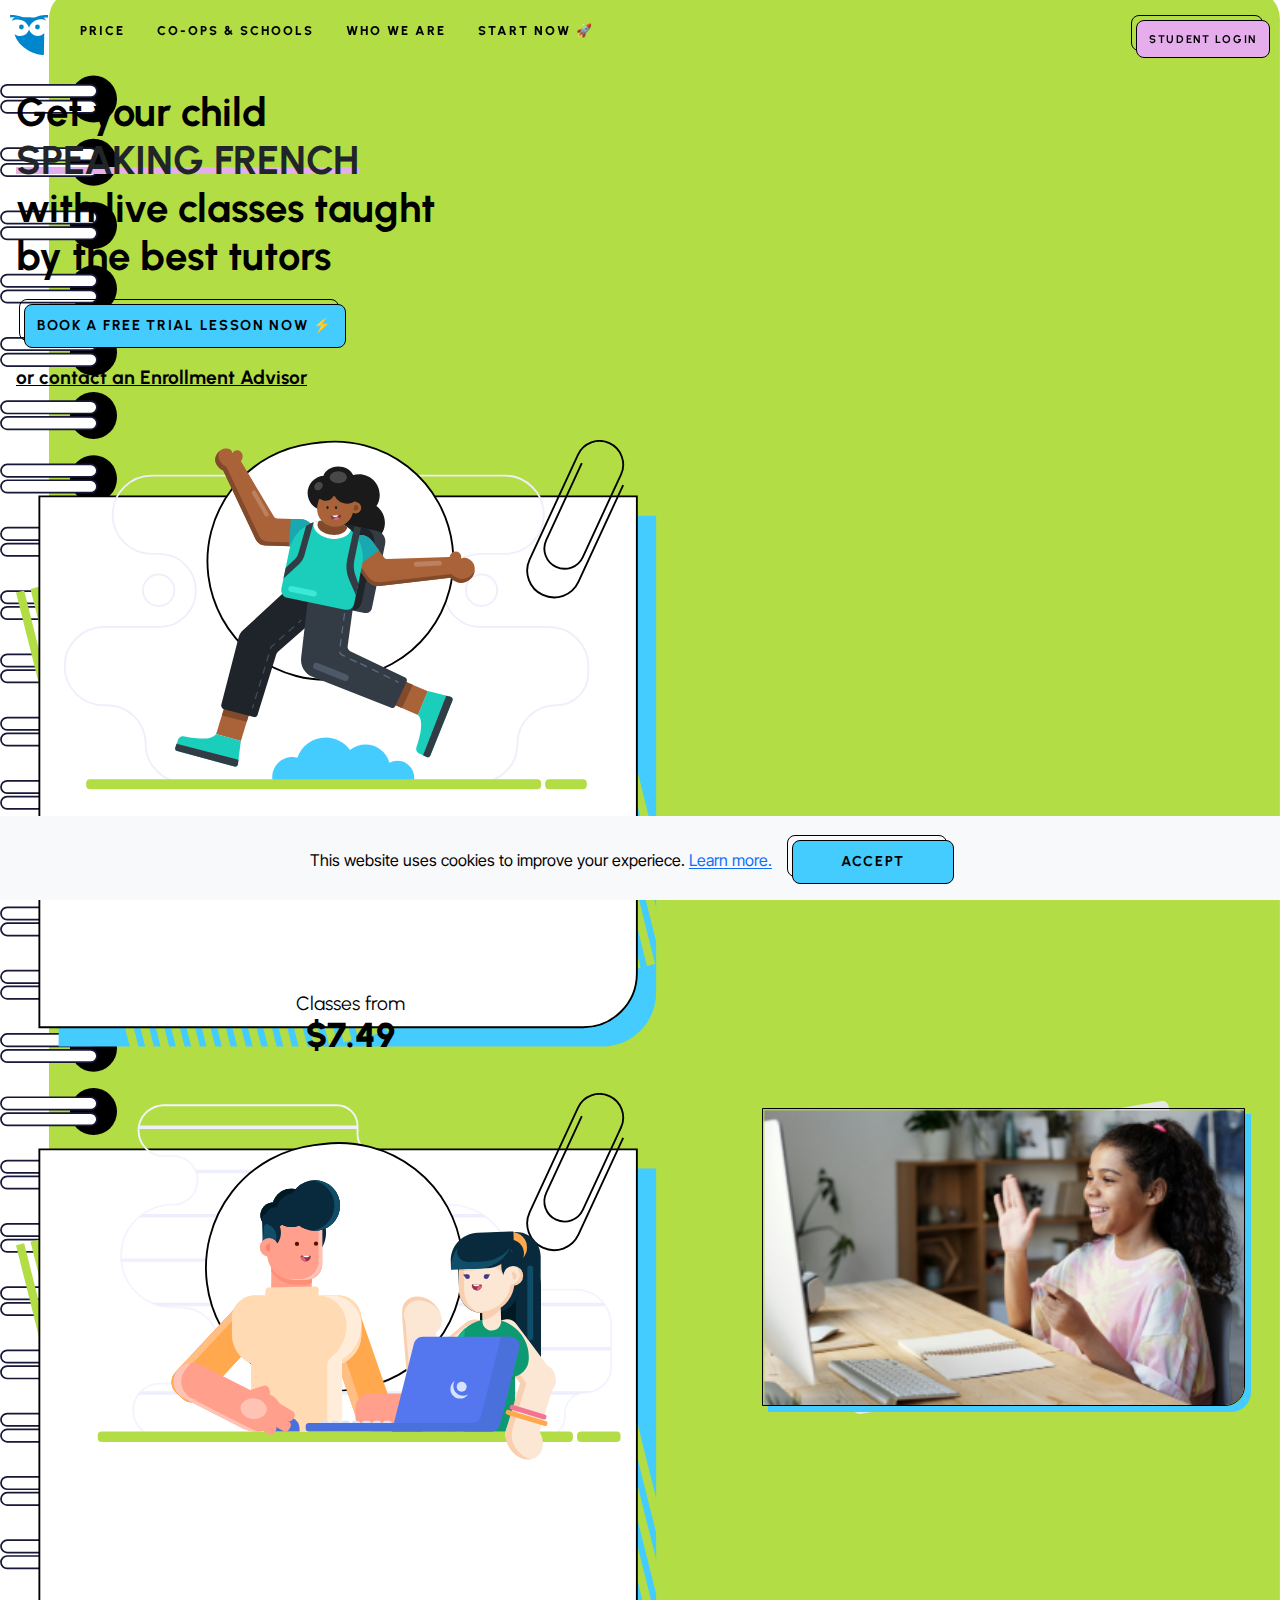
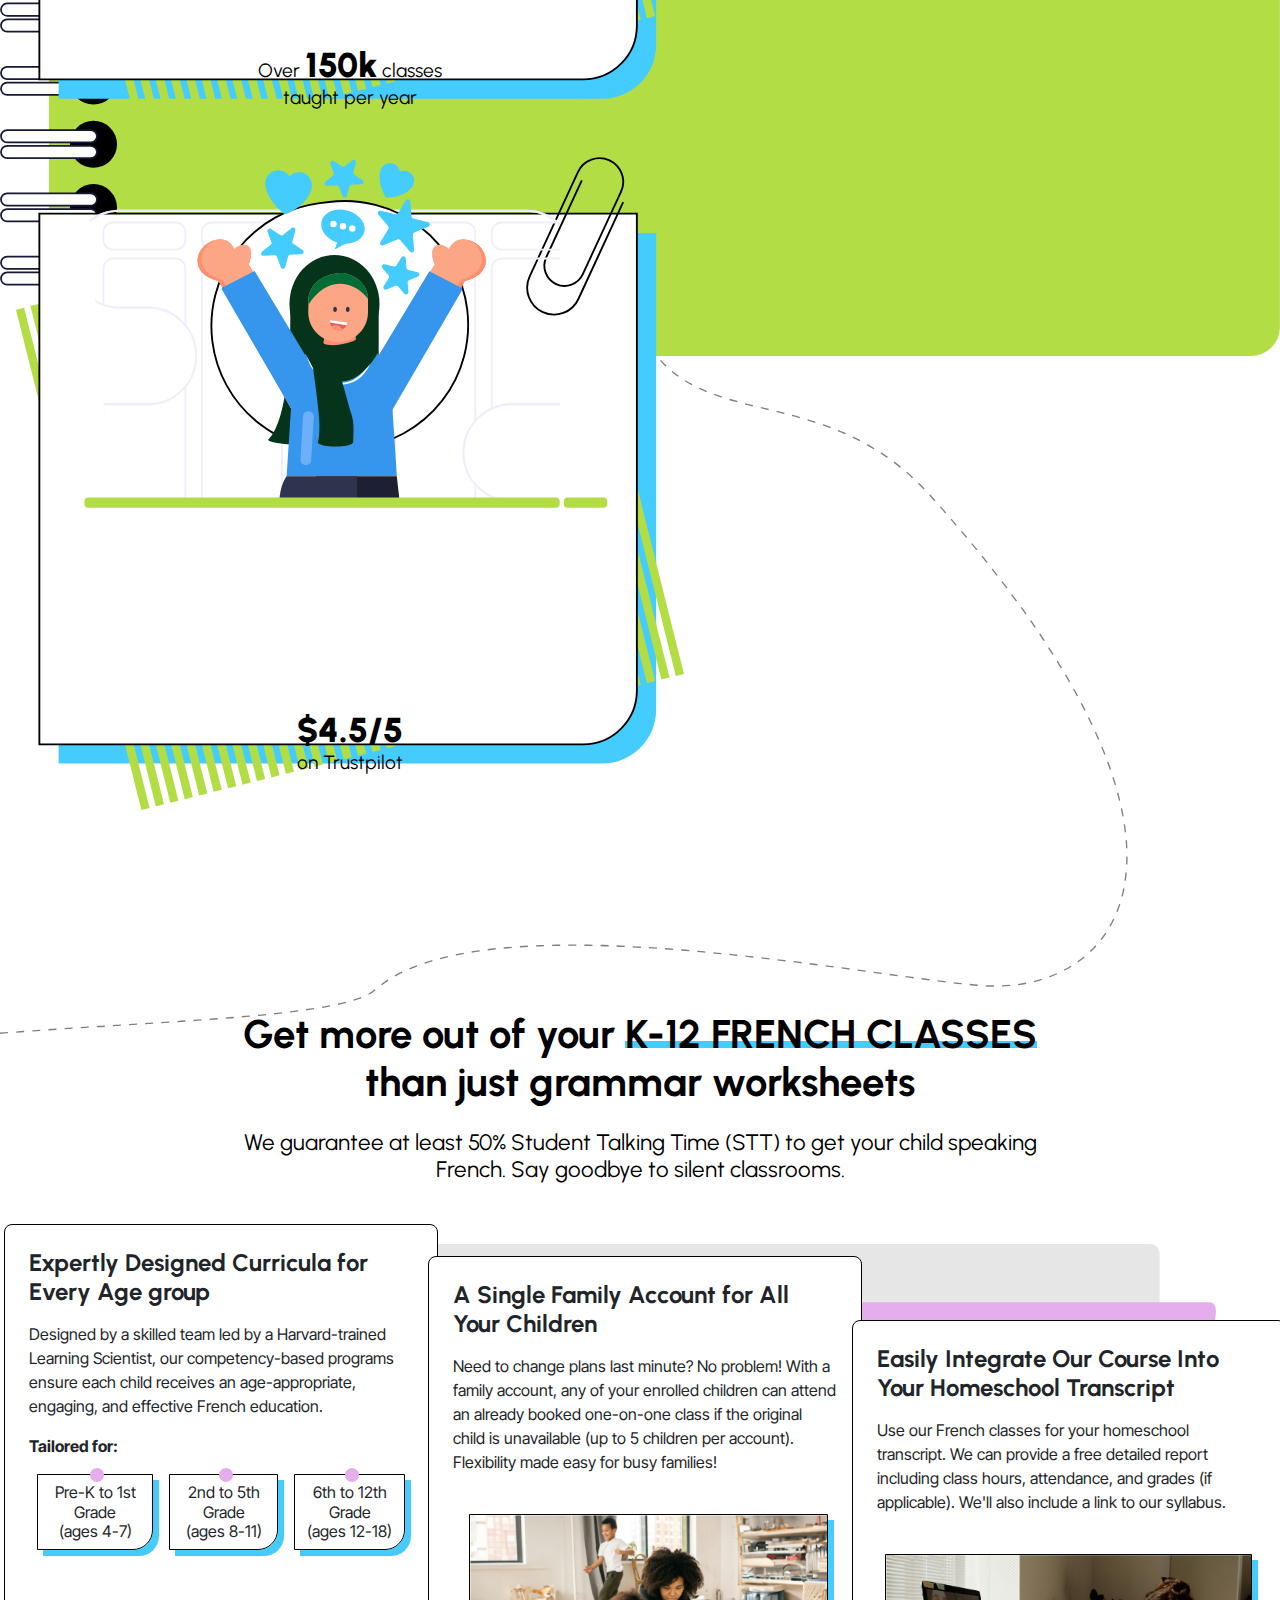
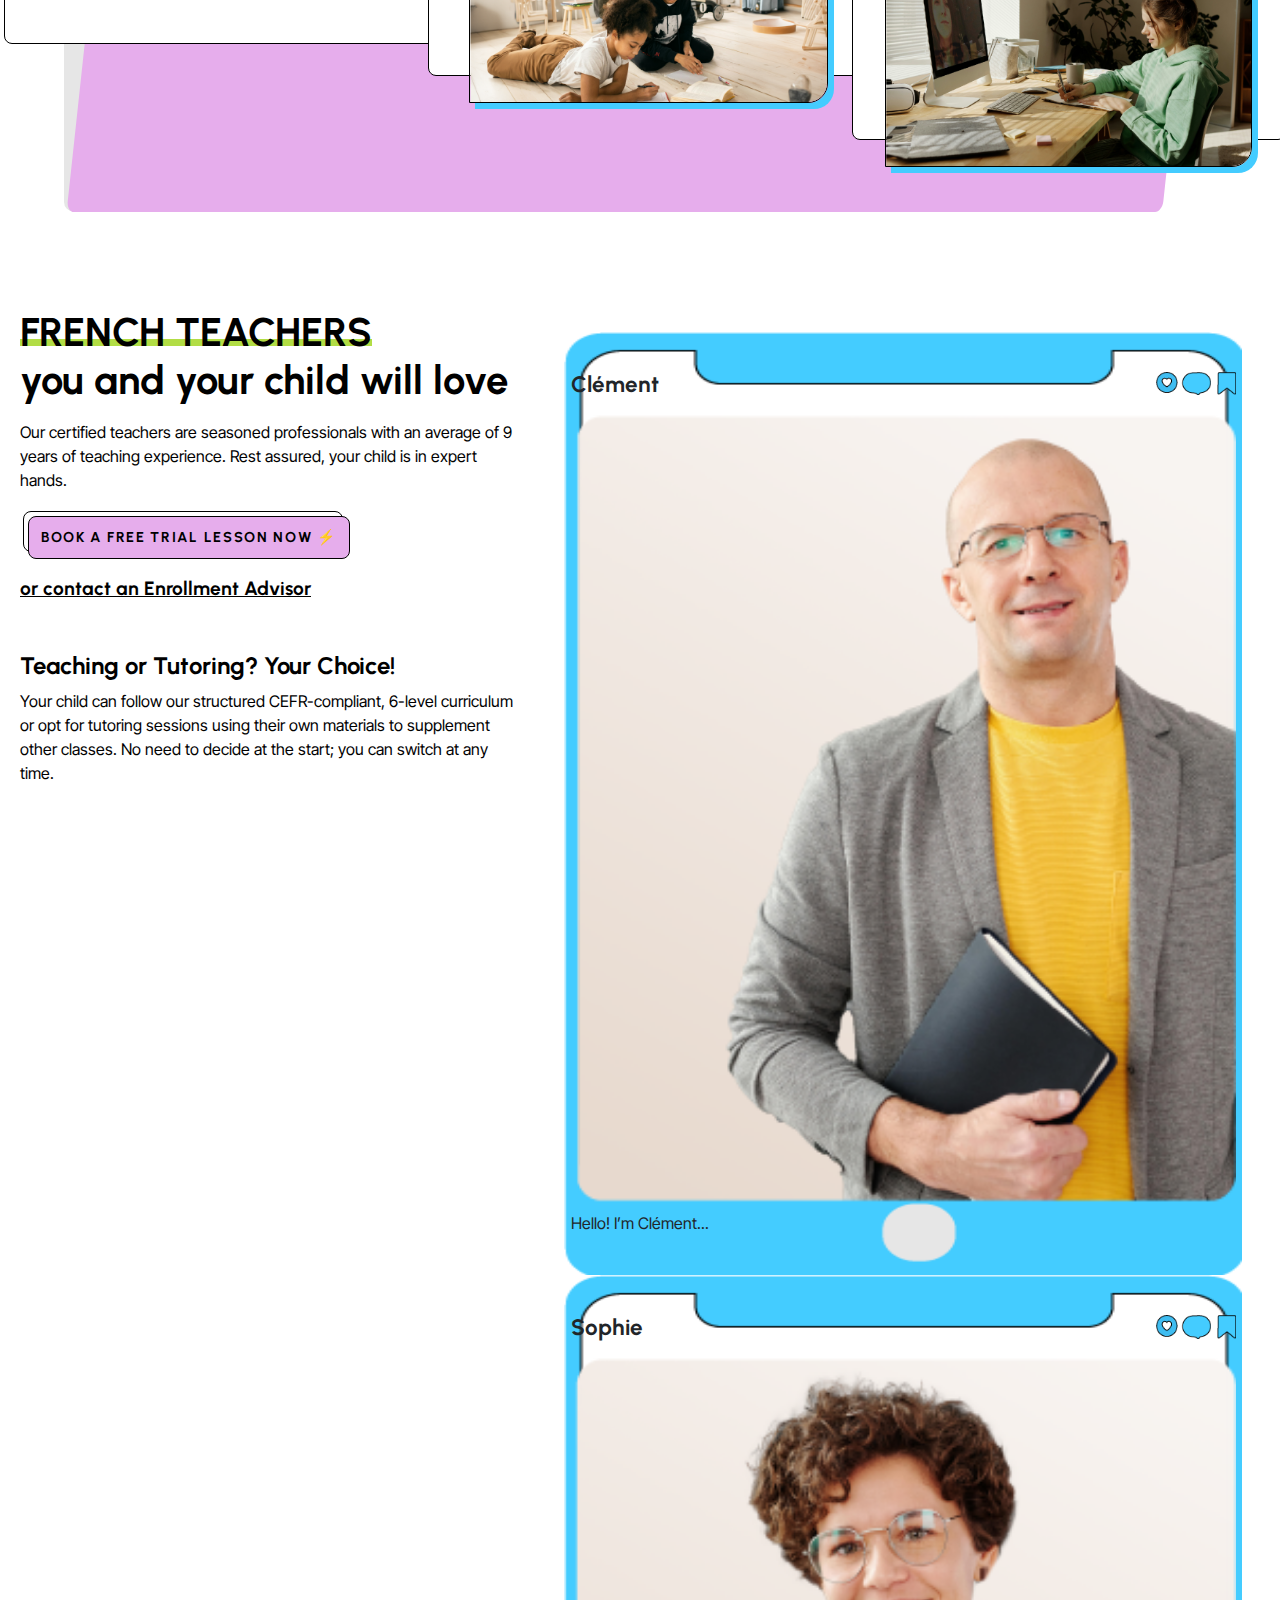
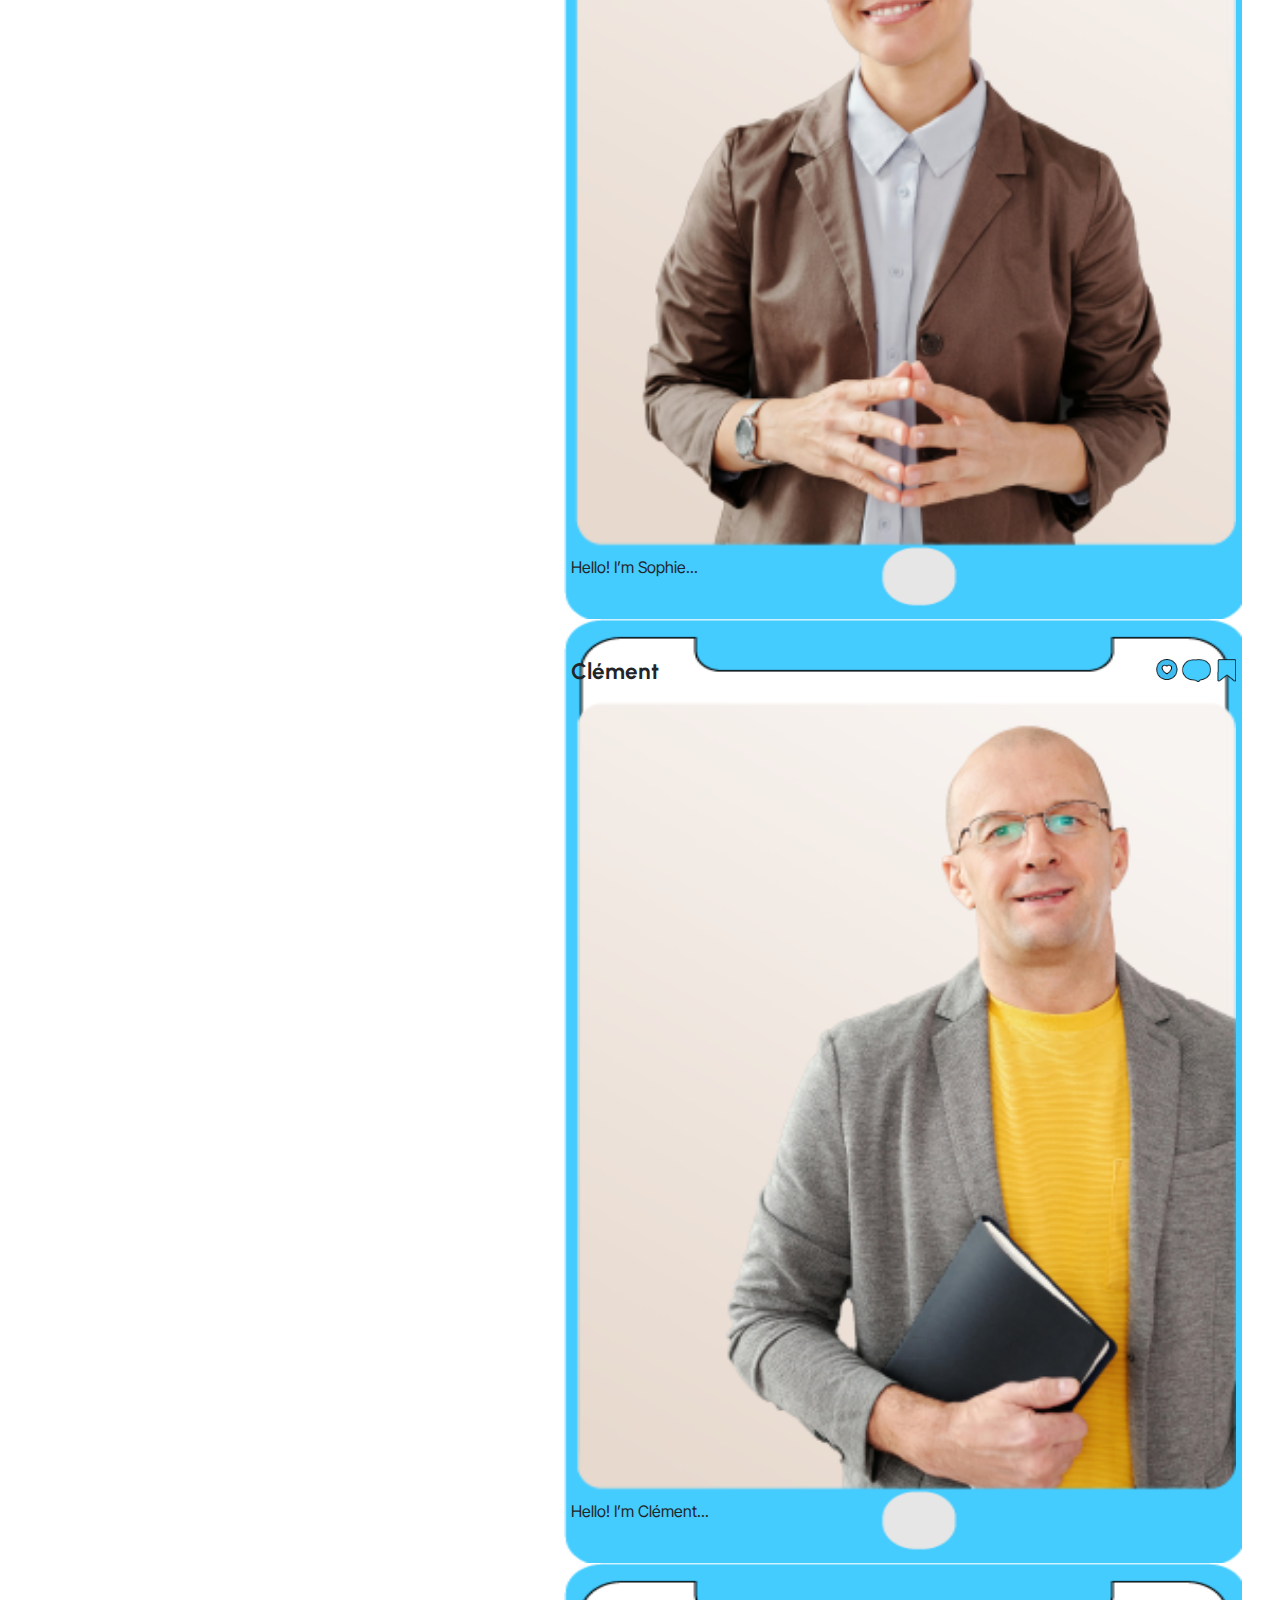
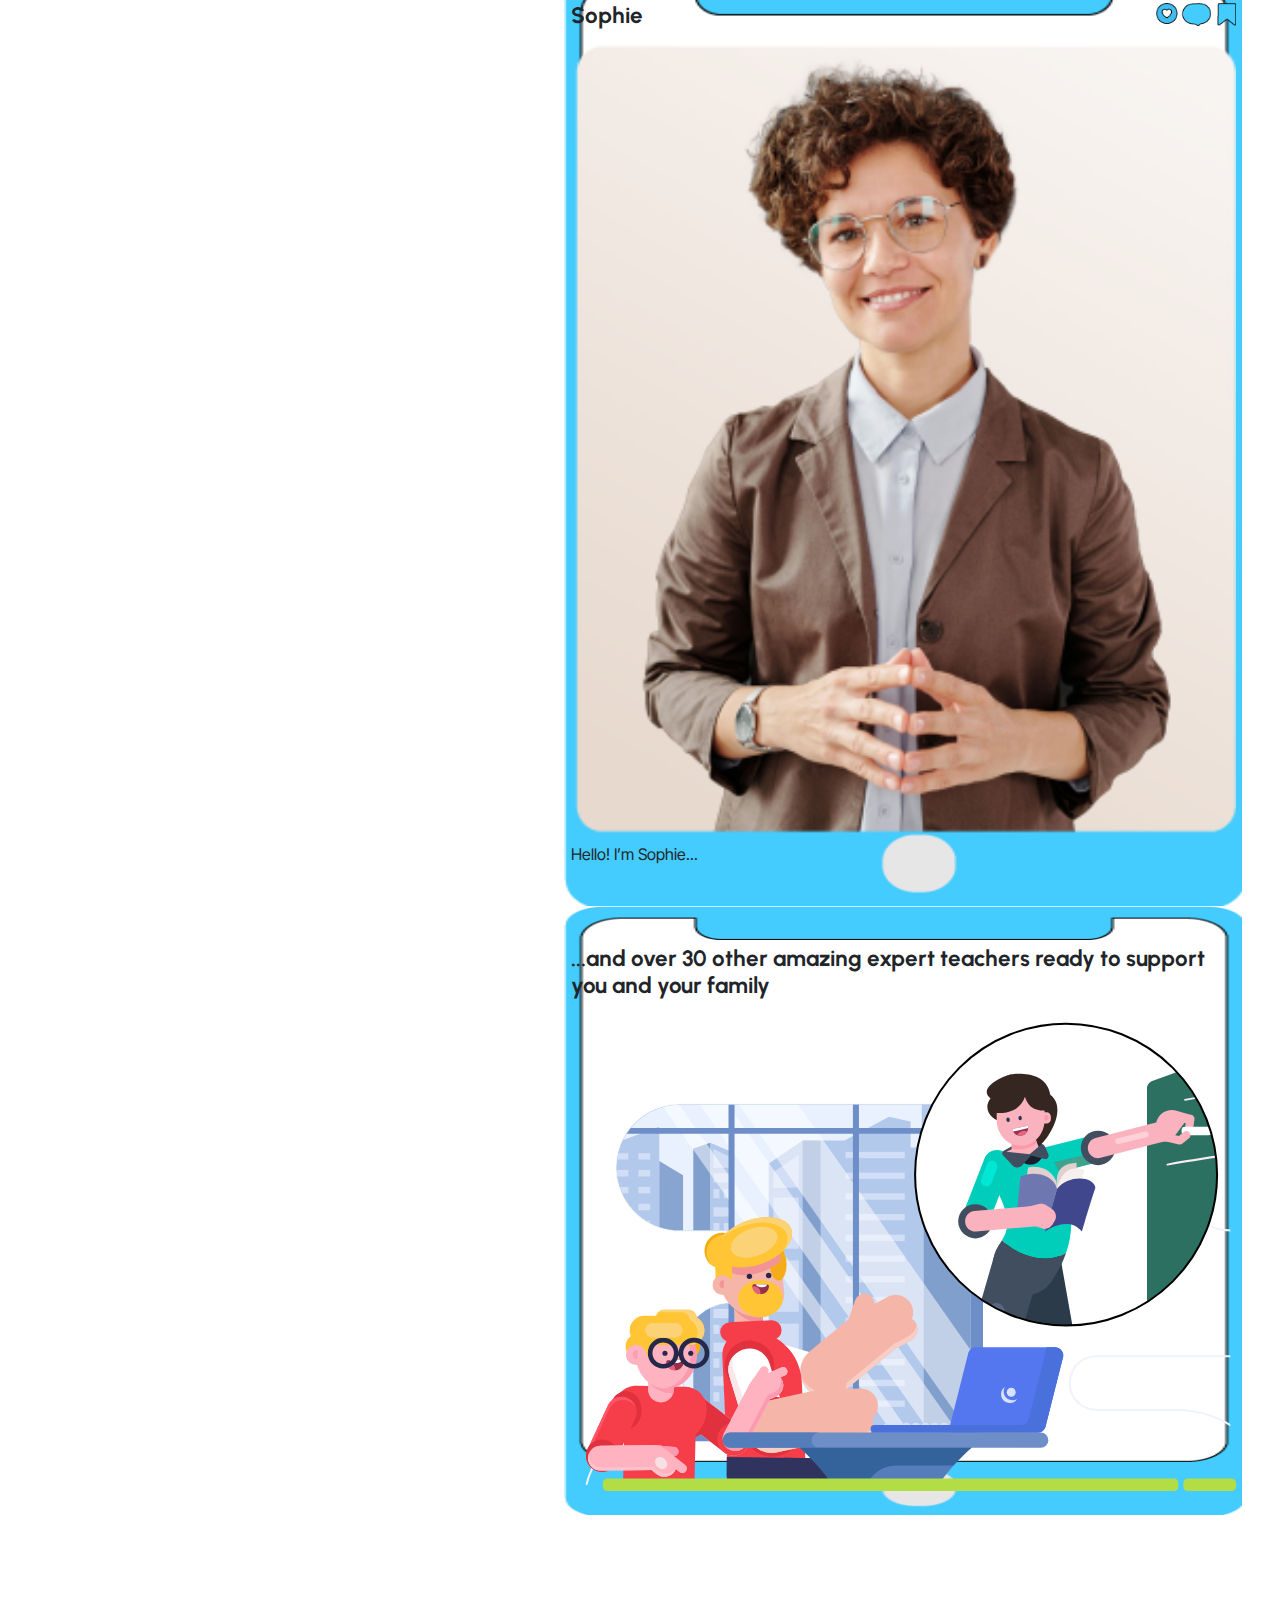
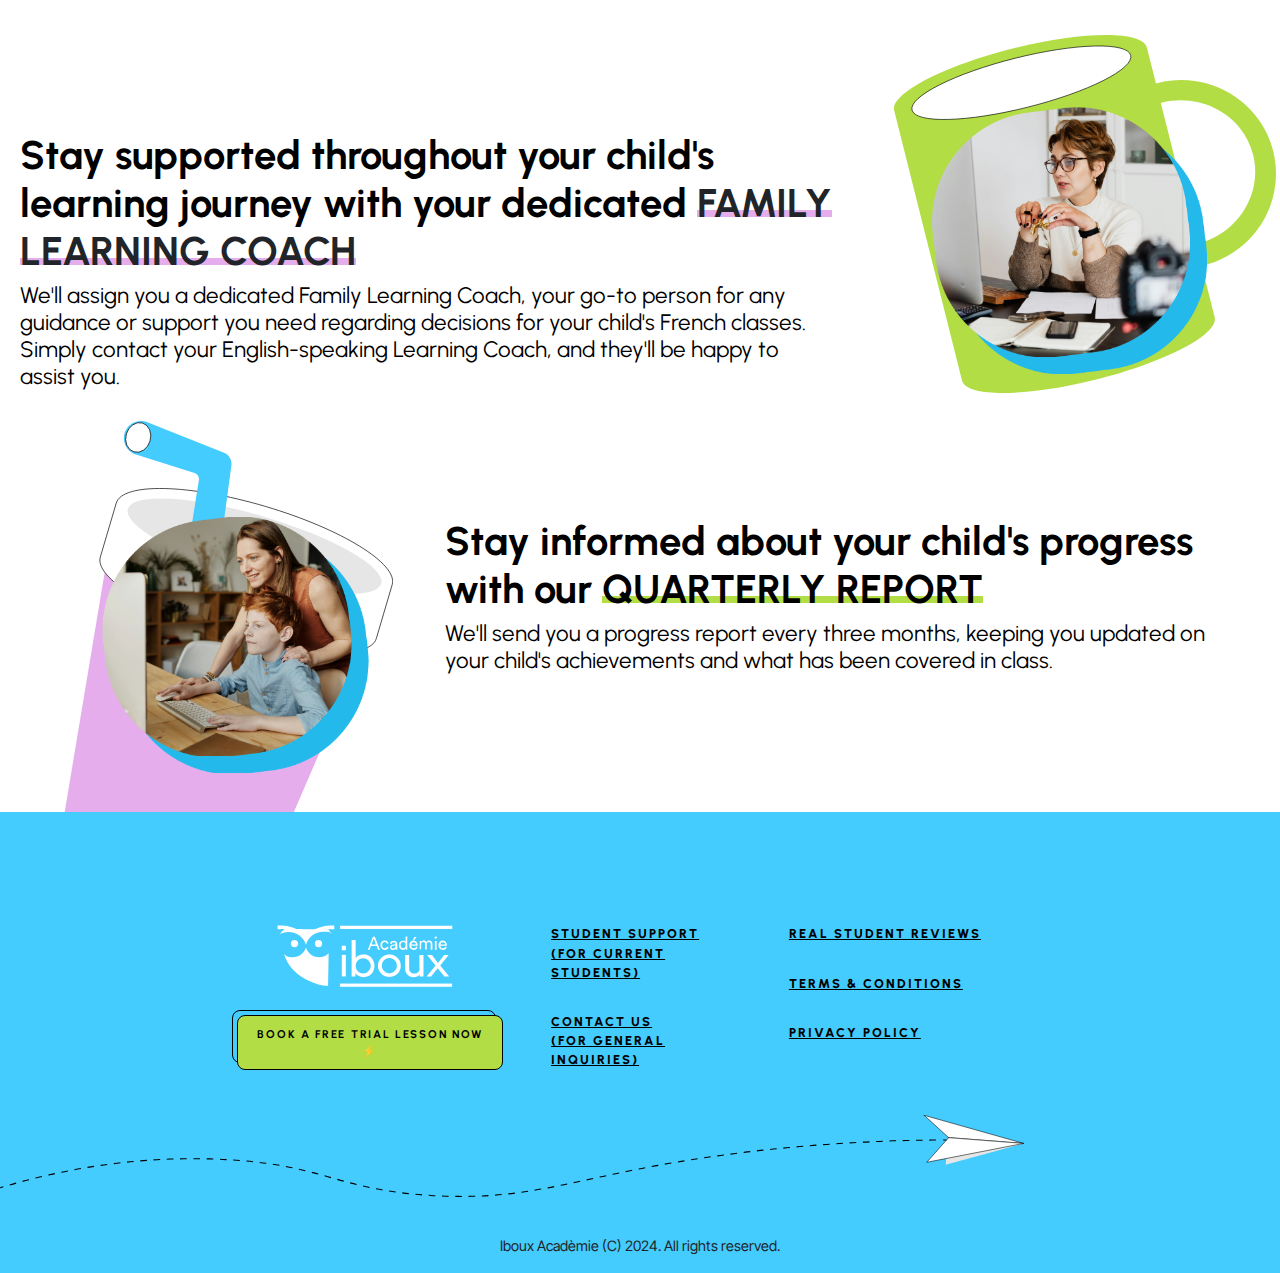
==== index.html @ 30d0fe0b "V 1.0" ====
<!DOCTYPE html>
<html lang="es">
<head>
    <meta charset="UTF-8">
    <meta name="viewport" content="width=device-width, initial-scale=1.0">
    <title>Iboux</title>
    <link rel="icon" href="imagenes/favicon.png" type="image/png">
    <link rel="stylesheet" href="css/bootstrap.min.css">
    <link rel="stylesheet" href="css/bootstrap-icons.min.css">
    <link rel="stylesheet" type="text/css" href="slick/slick.css"/>
    <link rel="stylesheet" href="css/style.css">
    <link rel="preconnect" href="https://fonts.googleapis.com">
    <link rel="preconnect" href="https://fonts.gstatic.com" crossorigin>
    <link href="https://fonts.googleapis.com/css2?family=Inter+Tight:ital,wght@0,400..700;1,400..700&family=Urbanist:ital,wght@0,400..900;1,400..900&display=swap" rel="stylesheet">
</head>
<body class="body-bg-1"> 
    <nav id="navbar" class="navbar navbar-expand-lg navbar-light fixed-top">
        <div class="container-xxl">
          <a class="navbar-brand" href="index.html"><img src="imagenes/logo.svg" height="40px" width="auto" alt=""></a>
          <button class="navbar-toggler x-btn" type="button" data-bs-toggle="collapse" data-bs-target="#navbarSupportedContent" aria-controls="navbarSupportedContent" aria-expanded="false" aria-label="Toggle navigation">
            <span class="navbar-toggler-icon"></span>
            <span class="btn-close p-2 d-none" style="font-size:1.6em"></span>
          </button>
          <div class="collapse navbar-collapse text-center text-md-start" id="navbarSupportedContent">
            <ul class="navbar-nav me-auto mb-2 mb-md-2">
              <li class="nav-item px-2 px-md-2">
                <a class="nav-link" aria-current="page" href="price.html">Price</a>
              </li>
              <li class="nav-item px-2 px-md-2">
                <a class="nav-link" href="co-ops_&_schools.html">Co-Ops & Schools</a>
              </li>
              <li class="nav-item px-2 px-md-2">
                <a class="nav-link " href="who-we-are.html">Who We Are</a>
              </li>
              <li class="nav-item px-2 px-md-2">
                <a class="nav-link " href="start-now.html">Start Now <span class="emoji">&#128640;</span></a>
              </li>
            </ul>
            <div class="d-block mx-auto mx-md-0 ">
              <div class="ps-2 ps-md-2 pt-2 pt-md-2 btn-borde text-center text-md-start">
                <a class="btn btn-outline-success btn-new btn-nav fondo-rosa" href="sign-up.html" >STUDENT LOGIN</a>
              </div>
            </div>
          </div>
        </div>
    </nav>

    <div id="seccion-1" class="container-fluid">
      <div class="row">
        <div class="col-12">
          <div class="container-xxl p-3 cuaderno">
            <div class="row py-3 py-md-4 pb-0">
                <div class="col-12 col-md-7 py-4 py-md-5 pb-0 order-md-first order-last text-md-start text-center">
                    <h1>Get your child<br>
                      <span class="mark">SPEAKING FRENCH</span><br>
                      with live classes taught<br>
                      by the best tutors</h1>
                    <div class="ps-2 ps-md-2 pt-2 pt-md-2 pb-0 my-3 my-md-3">
                      <button type="button" class="btn btn-lg btn-new">Book a free trial lesson now <span class="emoji">&#9889;</span></button><br>
                    </div>
                    <a class="destacado" href="#">or contact an Enrollment Advisor</a>
                      <div class="row mt-5 mt-md-5 pb-0 features">
                        <div class="carousel-features p-0 pb-3">
                          <div>
                            <img src="imagenes/img-sec-1.svg" height="auto" width="100%">
                            <p>
                              Classes from<br>
                              <span>$7.49</span>
                            </p>
                          </div>
                          <div>
                            <img src="imagenes/img-sec-2.svg" height="auto" width="100%">
                            <p>
                              Over <span>150k</span>
                              classes <br>taught per year</p>
                          </div>
                          <div>
                            <img src="imagenes/img-sec-3.svg" height="auto" width="100%">
                            <p>
                              <span>$4.5/5</span><br>
                              on Trustpilot
                            </p>
                          </div>
                        </div>
                      </div>
                </div>
                <div class="col-12 col-md-5 p-md-5 p-4 px-2 px-md-3 fondo-img d-flex order-md-last order-first">
                    <img class="img-1 d-block border-estandar ms-3 ms-md-0" src="imagenes/imagen-1.png" width="97%" height="auto" style="margin: auto 0px">
                </div>
            </div>
          </div>
          
        </div>
      </div>
    </div>
    <div id="seccion-2" class="container-xxl p-3 py-2 py-md-5 recuadro">
      <div class="row pt-2 pt-md-5">
        <div class="col-12 text-center">
          <h2>Get more out of your <span class="mark-2">K-12 FRENCH CLASSES</span>
            than just grammar worksheets</h2>
          <br>
          <h4 class="mb-md-3">We guarantee at least 50% Student Talking Time (STT) to get your child speaking French.
            Say goodbye to silent classrooms.
          </h4>
        </div>
      </div>
      <div class="row py-4 py-md-4 ">
        <div class="col-12 col-md-4 px-0 px-md-0">
          <div class="card border-cuadro mt-0">
            <div class="card-body p-4 p-md-4 text-left">
              <div class="card-title">
                <h3>
                  Expertly Designed Curricula for Every Age group
                </h3>
              </div>
              <div class="card-text">
                <p class="mt-3 mt-md-3">
                  Designed by a skilled team led by a Harvard-trained Learning Scientist, our competency-based programs ensure each child receives an age-appropriate, engaging, and effective French education.
                </p>
                <p class="d-md-block d-none"><strong>Tailored for:</strong></p>
                <div class="d-md-none d-block">
                  <div class="mx-3 mt-5 d-block p-3 border-estandar fondo-blanco urbanist">
                    <p class="text-center pb-0 p-2 fs-3 mb-0"><b>Tailored for:</b></span></p>
                    <ul class="fs-5 p-2 mb-0 lista-punto">
                      <li>Pre-K to 1st grade (ages 4-7)</li>
                      <li>2nd to 5th grade (ages 8-11)</li>
                      <li>6th to 12th grade (ages 12-18)</li>
                    </ul>
                  </div>
                </div>
                <div class="d-none d-md-flex flex-nowarp justify-content-around ">
                  <div class="p-2 mx-2 mx-md-2 text-center flex-fill border-estandar punto">
                    <p>Pre-K to 1st Grade<br>(ages 4-7)</p>
                  </div>
                  <div class="p-2 mx-2 mx-md-2 text-center flex-fill border-estandar punto">
                    <p>2nd to 5th Grade<br>(ages 8-11)</p>
                  </div>
                  <div class="p-2 mx-2 mx-md-2 text-center flex-fill border-estandar punto">
                    <p>6th to 12th Grade<br>(ages 12-18)</p>
                  </div>
                </div>
              </div>
            </div>
          </div>
        </div>
        <div class="col-12 col-md-4 pt-3 pt-md-3 px-0 px-md-0">
          <div class="card border-cuadro mt-3 mt-md-3">
            <div class="card-body p-4 p-md-4 text-left">
              <div class="card-title">
                <h3>
                A Single Family Account for All Your Children
                </h3>
              </div>
              <div class="card-text">
                <p class="mt-3 mt-md-3">
                  Need to change plans last minute? No problem! With a family account, any of your enrolled children can attend an already booked one-on-one class if the original child is unavailable (up to 5 children per account). Flexibility made easy for busy families!
                </p>
                <img class="d-block mx-3 mx-md-3 mt-4 mt-md-4 border-estandar img-card-1" src="imagenes/imagen-2.png">
              </div>
            </div>
          </div>
        </div>
        <div class="col-12 col-md-4 pt-0 pt-md-5 px-0 px-md-0">
          <div class="card border-cuadro mt-0 mt-md-5">
            <div class="card-body p-4 p-md-4 text-left">
              <div class="card-title">
                <h3>
                Easily Integrate Our Course Into Your Homeschool Transcript
                </h3>
              </div>
              <div class="card-text">
                <p class="mt-3 mt-md-3">
                  Use our French classes for your homeschool transcript. We can provide a free detailed report including class hours, attendance, and grades (if applicable). We'll also include a link to our syllabus.
                </p>
                <img class="d-block mx-2 mx-md-2 mt-4 mt-md-4 border-estandar img-card-2" src="imagenes/imagen-3.png">
              </div>
            </div>
          </div>
        </div>
      </div>
    </div>
    <div id="seccion-3" class="container-xxl p-3 mt-md-5 py-5 py-md-5">
      <div class="row px-3 px-md-1">
        <div class="col-12 col-md-5">
          <h2><span class="mark-3">FRENCH TEACHERS</span><br> you and your child will love</h2>
          <p class="mt-3 mt-md-3">
            Our certified teachers are seasoned professionals with an average of 9 years of teaching experience. Rest assured, your child is in expert hands.
          </p>
          <div class="ps-2 ps-md-2 pt-2 pt-md-2 my-3 my-md-3">
            <button type="button" class="btn btn-lg btn-new fondo-rosa">Book a free trial lesson now <span class="emoji">&#9889;</span></button><br>
          </div>
          <a class="destacado text-center" href="#">or contact an Enrollment Advisor</a>
          <div class="d-md-block d-none">
          <h3 class="mt-5 mt-md-5 mb-2 mb-md-2">
            Teaching or Tutoring? Your Choice!
          </h3>
          <p>
            Your child can follow our structured CEFR-compliant, 6-level curriculum or opt for tutoring sessions using their own materials to supplement other classes. No need to decide at the start; you can switch at any time.
          </p>
          </div>
        </div>

        <div class="col-12 col-md-7 py-4 py-md-4">

        <div class="carousel-profesores">
          <div class="card">
            <div class="card-body p-4 p-md-4">
              <div class="card-title text-left mt-3 mt-md-3">
                <h5 class="float-start">Clément</h5> <img class="float-end" src="imagenes/icon.png" width="80px" height="auto">
              </div>
              <div class="card-text">
                <img class="my-2 my-md-2 d-block mx-auto" src="imagenes/imagen-2a.png" width="100%" height="auto">
                <p>Hello! I’m Clément... </p>
              </div>
            </div>
          </div>
          <div class="card">
            <div class="card-body p-4 p-md-4">
              <div class="card-title text-left mt-3 mt-md-3">
                <h5 class="float-start">Sophie</h5> <img class="float-end" src="imagenes/icon.png" width="80px" height="auto">
              </div>
              <div class="card-text">
                <img class="my-2 my-md-2 d-block mx-auto" src="imagenes/imagen-2b.png" width="100%" height="auto">
                <p>Hello! I’m Sophie... </p>
              </div>
            </div>
          </div>
          <div class="card">
            <div class="card-body p-4 p-md-4">
              <div class="card-title text-left mt-3 mt-md-3">
                <h5 class="float-start">Clément</h5> <img class="float-end" src="imagenes/icon.png" width="80px" height="auto">
              </div>
              <div class="card-text">
                <img class="my-2 my-md-2 d-block mx-auto" src="imagenes/imagen-2a.png" width="100%" height="auto">
                <p>Hello! I’m Clément... </p>
              </div>
            </div>
          </div>
          <div class="card">
            <div class="card-body p-4 p-md-4">
              <div class="card-title text-left mt-3 mt-md-3">
                <h5 class="float-start">Sophie</h5> <img class="float-end" src="imagenes/icon.png" width="80px" height="auto">
              </div>
              <div class="card-text">
                <img class="my-2 my-md-2 d-block mx-auto" src="imagenes/imagen-2b.png" width="100%" height="auto">
                <p>Hello! I’m Sophie... </p>
              </div>
            </div>
          </div>
          <div class="card">
            <div class="card-body p-4 p-md-4">
              <div class="card-text">
                <h5 class="mt-5 mt-md-3">...and over 30 other amazing expert teachers ready to support you and your family</h5>
                <img src="imagenes/picture-cel.svg" width="100%" height="auto">
              </div>
            </div>
          </div>
        </div>
        </div>
        <div class="d-block d-md-none">
          <h3 class="mt-5 mt-md-5 mb-2 mb-md-2">
            Teaching or Tutoring? Your Choice!
          </h3>
          <p>
            Your child can follow our structured CEFR-compliant, 6-level curriculum or opt for tutoring sessions using their own materials to supplement other classes. No need to decide at the start; you can switch at any time.
          </p>
          </div>
      </div>
    </div>
    <div id="seccion-4" class="container-xxl px-3 pt-0 pt-md-5">
      <div class="row vaso-1 pt-5 pt-md-5 px-3 px-md-1">
        <div class="col-12 col-md-8 mt-5 mt-md-5 text-right text-md-start order-last order-md-first">
          <h2>Stay supported throughout your child's
            learning journey with your dedicated
            <span class="mark">FAMILY LEARNING COACH</span></h2>
          <h4>We'll assign you a dedicated Family Learning Coach, your go-to person for any guidance or support you need 
            regarding decisions for your child's French classes. Simply contact your English-speaking Learning Coach, and 
            they'll be happy to assist you.</h4>
        </div>
        <div class="col-12 col-md-4 pb-0 pb-md-5 pt-0 pt-md-4 order-fist order-md-last">
          <img src="imagenes/imagen-4.png" class="circle-shadow mx-md-auto float-md-none float-end d-block">
        </div>
      </div>
      <div class="row mt-5 mt-md-3 mb-md-0 px-3 pb-0 pt-0 vaso-2">
        <div class="col-12 col-md-4 pb-0 pb-md-5 pt-0 pt-md-5 my-2 my-md-5 mb-md-2">
          <img src="imagenes/imagen-5.png" class="circle-shadow mx-md-auto float-md-none float-end d-block">
        </div>
        <div class="col-12 col-md-8 mt-3 mt-md-5 mb-2 pb-5 pb-md-5 ">
          <h2 class="mt-0 mt-md-5 mb-md-2">Stay informed about your child's progress with our <span class="mark-3">QUARTERLY REPORT</span></h2>
          <h4>We'll send you a progress report every three months, keeping you updated on your child's achievements and what 
            has been covered in class.</h4>
        </div>
      </div>
    </div>

    <footer class="container-fluid text-dark pt-5 pt-md-5">
      <div class="row pt-5">
        <div class="col-12 col-md-2"></div>
        <div class="col-12 col-md-8">
          <div class="container-xxl p-3">
            <div class="row">
              <div class="col-12 col-md-4 px-0 text-center text-md-start">
                <img src="imagenes/logo-full.svg" class="mx-auto d-block logo-footer">
                <div class="ps-2 ps-md-2 pt-2 pt-md-2 my-3 my-md-3">
                  <button type="button" class="btn btn-new btn-nav fondo-verde d-block  mx-auto">Book a free trial lesson now <span class="emoji">&#9889;</span></button>
                </div>
              </div>
              <div class="col-12 col-md-4 mt-4 mt-md-0 px-5 text-center text-md-start">
                <p><a href="#" class="nav-link">STUDENT SUPPORT<br>
                (for current students)</a></p>
                <p><a href="#" class="nav-link">CONTACT US<br>
                  (for general inquiries)</a></p>
              </div>
              <div class="col-12 col-md-4 mt-4 mt-md-0 mb-5 mb-md-0 text-center text-md-start">
                <p><a href="#" class="nav-link">REAL STUDENT REVIEWS</a></p>
                <p><a href="#" class="nav-link">TERMS & CONDITIONS</a></p>
                <p><a href="#" class="nav-link">PRIVACY POLICY</a></p>
              </div>
            </div>
          </div>
        </div>
        <div class="col-12 col-md-2"></div>
      </div>
      <div class="row">
        <div class="col-12">
          <p class="text-center copyright">Iboux Acadèmie (C) 2024. All rights reserved.</p>
        </div>
      </div>
    </footer>
    <div id="cookies" class="container-fluid text-center bg-light fixed-bottom">
      <div class="row">
        <div class="col-12 pt-4 pt-md-4">
          <p class="cookies fs-6">This website uses cookies to improve your experiece. <a href="#" class="under">Learn more.</a> 
            <button id="btn-cookies" class="btn btn-new mx-5 px-5 mx-md-3 my-4 my-md-0 d-inline">Accept</button></p>
        </div>
      </div>
    </div>
   
    <script src="js/jquery-3.6.0.min.js"></script>
    <script src="js/bootstrap.bundle.min.js"></script>
    <script type="text/javascript" src="slick/slick.min.js"></script>
    <script type="text/javascript" src="js/script.js"></script>
</body>
</html>
---- css/style.css ----
@font-face {
  font-family: 'Apple Color Emoji';
  src: local('Apple Color Emoji'), local('AppleColorEmoji'), local('apple-color-emoji');
  src:
    url('fonts/AppleColorEmoji.woff2') format('woff2'),
    url('fonts/AppleColorEmoji.woff') format('woff'),
    url('fonts/AppleColorEmoji.ttf') format('truetype'),
    url('fonts/AppleColorEmoji.eot?'),
    url('fonts/AppleColorEmoji.eot?#iefix') format('embedded-opentype'),
    url('fonts/AppleColorEmoji.svg') format('svg');
  font-weight: normal;
  font-style: normal;
}

:root {
  --azul: #44ccff;
  --rosa: #e6adec;
  --verde: #b2dd45;
  --negro: #000;
  --blanco: #fff;
  --transparente: #fff0;
  --esquina: 8px;
  --sombra-distancia: 6px;
  --borde: 1px solid var(--negro);
}

.urbanist{
  font-family: 'Urbanist';
}

.emoji{
  font-family: 'Apple Color Emoji';
}

.btn-new, body a, .navbar, .slick-arrow{
  transition: all 0.3s;
}

body {
  font-size: 14px;
  font-family: 'Inter Tight';
  color: var(--negro);
  font-weight: 400;
  padding: 0;
  margin: 0;
}

footer, .cuaderno, #seccion-1 .carrusel {
  z-index: 5;
  position: relative;
}

h1, h2, h3 , h4, h5, h6, .title, .btn-new, .nav-link, .destacado{
  font-family: 'Urbanist';
  font-weight: 700;
}

h1, h2{
  font-size: 2em;
}

h3{
  font-size: 1.8em;
}

h4{
  font-size: 1.6em;
  font-weight: 400;
}

h5{
  font-size: 1.4em;
}

p{
  font-size: 1.2em;
}

.navbar{
  background-color: var(--blanco);
  padding: 0px;
}

.navbar > .container-xxl{
  padding: 10px;
}

.navbar-collapse{
  background-color: var(--azul);
  padding: 40px;
  z-index: 100;
  margin: 10px -10px -10px;
}

.nav-link{
  text-transform: uppercase;
  letter-spacing: 2px;
  font-size: 1em;
  color: var(--negro);
  font-weight: 800;
}

.btn-new{
  background-color: var(--azul);
  border: var(--borde);
  color: var(--negro);
  font-size: 0.9em;
  letter-spacing: 1px;
  font-weight: 20px;
  border-radius: var(--esquina);
  text-transform: uppercase;
  padding: 10px 20px;
  position: relative;
}

.btn-new:after{
  border-radius: var(--esquina);
  border: var(--borde);
  position: absolute;
  content:'';
  width: 100%;
  height: 100%;
  top: calc(-1 * var(--sombra-distancia));
  left: calc(-1 * var(--sombra-distancia));
  z-index: -1;
}

.btn-new:hover{
  background-color: var(--blanco);
  color: var(--negro);
  border: var(--borde);
}

.btn-nav{
  font-size: 0.8em;
}

a:hover, .nav-link:hover, .nav-link.active{
  opacity: 1;
  color: var(--blanco);
}

footer{
  background-image: url('../imagenes/avion.svg');
  background-size: 300%;
  background-repeat: no-repeat;
  background-position: right -5% bottom 20%;
  background-color: var(--azul);
}


footer > div:first-child{
  padding: 40px 0 120px;
}


footer .nav-link{
  margin-bottom: 30px;
  text-decoration: underline;
}

footer .nav-link:hover{
  color: var(--blanco);
}

footer .btn-new, .navbar .btn-new{
  font-size: 1em;
}

.fondo-img{
  background-size: 90%;
}

.logo-footer{
  max-width: 180px;
  height: auto;
  margin: auto;
}

.copyright, .cookies, .cookies .btn-new{
  font-size: 0.9em;
}


.mark{
  background: var(--transparente);
  background: linear-gradient(180deg, var(--transparente) 65%, var(--rosa) 65%, var(--rosa) 80%, var(--transparente) 80%);
  padding: 0;
}

.mark-2{
  background: var(--transparente);
  background: linear-gradient(180deg, var(--transparente) 65%, var(--azul) 65%, var(--azul) 80%, var(--transparente) 80%);
  padding: 0;
}

.mark-3{
  background: var(--transparente);
  background: linear-gradient(180deg, var(--transparente) 65%, var(--verde) 65%, var(--verde) 80%, var(--transparente) 80%);
  padding: 0;
}

.destacado{
  color: var(--negro);
  text-decoration: underline;
  font-size: 1.2em;
}

.fondo-img {
  background-image: url(../imagenes/fondo-img.svg);
  background-size: 75%;
  background-position: center;
  background-repeat: no-repeat;
}
.border-estandar {
  border-radius: 0 0 20px 0;
  box-shadow: var(--sombra-distancia) var(--sombra-distancia) 0 var(--azul);
  border: 1.5px solid var(--negro);
  position: relative;
}


.punto p{
  font-size: 1em;
  margin: 0;
  line-height: 1.2;
}

.punto:after{
  position: absolute;
  width: 14px;
  border-radius: 7px;
  height: 14px;
  background-color: var(--rosa);
  top: -7px;
  left: calc(50% - 5px);
  content: '';
}

.lista-punto li{
  list-style-type: none; 
  text-indent: -0.5em;
  padding-left: 1em;
}

.lista-punto li:before {
  color: var(--rosa);
  float: left;
  margin: 0 0 0 -0.5em;
  width: 1em;
  content: '\2022';
}

/*-- HOME --*/
#seccion-1{
  padding: 60px 0;
  overflow-x: hidden;
}

.features{
  margin: 0 -20px 0 -40px;
  background: var(--transparente);
  background: linear-gradient(180deg, var(--transparente) 35%, var(--blanco) 35%);
}

.carousel-features  div {
  position: relative;
}

.carousel-features  div  p{
  position: absolute;
  bottom: 40px;
  left: 0;
  font-size: 1.5em;
  line-height: 1.2;
  font-family: 'Urbanist';
  text-align: center;
  width: 100%;
}

.carousel-features  div  p  span{
  font-size: 1.8em;
  font-weight: 900;
}

#seccion-1 .carousel-item{
  padding: 0 30px;
} 

.cuaderno{
  background-image: url('../imagenes/cuaderno2.svg');
  background-size: 105%;
  background-repeat: repeat-y;
  background-position: left -10px bottom 25%;
  padding: 20px 20px 0 40px;
}

#seccion-2{
  background-image: url('../imagenes/cuaderno-v.svg');
  background-position: left top;
  background-size: 60%;
  background-repeat: no-repeat;
}

#seccion-2 .card{
  border: none;
  background: none;
}

#seccion-2 .card:first-child{
  margin-right: 0px;
}

#seccion-2 .card:last-child{
  margin-left: 0px;
}

#seccion-2 .card-title h4{
  font-size: 1.8rem;
}

#seccion-2 ul li{
  font-weight: bold;
}

.img-card-1{
  position: relative;
  width: 95%;
  height: auto;
}

.img-card-2{
  position: relative;
  width: 95%;
  height: auto;
}

#seccion-3 .card {
  min-height: 500px;
  background-image: url(../imagenes/celular.png);
  background-position: top center;
  background-size: 95% 100%;
  background-repeat: no-repeat;
  border: none;
  background-color: transparent;
}
#seccion-3 .card h5{
  font-size: 1.7em;
}
#seccion-4 p{
  font-size: 1.4rem;
}

#seccion-4 img{
  width: 85%;
  height: auto;
}

.vaso-1 {
  background-image: url(../imagenes/vaso-1.svg);
  background-position: top right -75%;
  background-size: 80%;
  background-repeat: no-repeat;
}

.vaso-2 {
  background-image: url(../imagenes/vaso-2.svg);
  background-position: top left 2%;
  background-size: 50%;
  background-repeat: no-repeat;
}

.circle-shadow{
  filter: drop-shadow(17px 17px 0px #23b9eb);
}

/*Price*/

#seccion-01, #seccion-02 {
  overflow: hidden;
}

#seccion-01 .list-price-1, #seccion-02 .list-price-2 {
  background: linear-gradient(180deg, var(--transparente) 15%, var(--azul) 15%, var(--azul) 85%, var(--transparente) 85%);
  z-index: -1;
}

#seccion-02 .list-price-2 {
  background: linear-gradient(180deg, var(--transparente) 15%, var(--rosa) 15%, var(--rosa) 85%, var(--transparente) 85%);
}

.list-price-1 div.text-center, .list-price-2 div.text-center {
  border: 2px solid var(--negro);
  background-color: var(--blanco);
  position: relative;
  z-index: -1;
}

.list-price-1 div.text-center button.fondo-rosa, .list-price-2 div.text-center button.fondo-rosa {
  margin-bottom: -20%;
}

#seccion-03 ul, ul.check-1, ul.check-2 {
  list-style: none;
  text-indent: -1.7em;
  padding-left: 1.2rem !important;
}

#seccion-03 ul li:before {
  content: url('../imagenes/check.png');
  margin-right: 10px;
}

.cinta, .cinta-2, .cinta-3 {
  background-size: contain;
  background-position: top center;
  background-repeat: repeat-y;
  padding: 10px 0;
  margin-top: -15%;
  font-weight: 900;
  letter-spacing: 2px;
  font-size: 0.8rem;
}

.cinta, .cinta-2, .cinta-3 {
  background-image: url(../imagenes/cinta.svg);
}

#seccion-03 {
  margin-top: -10%;
  position: relative;
  z-index: -2;
  overflow-x: hidden;
}

#seccion-03 .fondo-cuaderno {
  background-image: url('../imagenes/cuaderno.png');
  background-size: 100% 63%;
  background-position: bottom right;
  background-repeat: no-repeat;
  position: relative;
  z-index: -1;
}

#seccion-03 div.fondo-img img.border-estandar {
  width: 92%;
  height: auto;
  margin: 20% 0 0%;
}

#seccion-03 .fondo-img {
  background-size: 75%;
  background-position: top 35px center;
}

.list-price-1 button.btn-new, .list-price-2 button.btn-new {
  font-size: 0.9rem;
}

.list-price-1 button.btn-new p, .list-price-1 button.btn-new p {
  font-size: 0.8rem;
}

.list-price-1 .col-6:nth-child(odd) .cont-price, .list-price-2 .col-6:nth-child(odd) .cont-price {
  border-radius: 0 20px 20px 0;
}

.list-price-1 .col-6:nth-child(even) .cont-price, .list-price-2 .col-6:nth-child(even) .cont-price {
  border-radius: 20px 0 0 20px;
}

/*Co-Ops*/

#seccion-001 .container-xxl {
  background-image: none;
}

#seccion-001 .fondo-img {
  background-size: 87%;
}

#seccion-001 .fondo-img img.border-estandar{
  width: 100%;
  height: auto;
  margin: 50px 0 0px 0;
}

#seccion-002{
  overflow-x: hidden;
}

#seccion-002 .cinta, #seccion-002 .cinta-2, #seccion-002 .cinta-3 {
  padding: 10px 11px;
  font-size: 0.7rem;
  font-weight: 900;
  letter-spacing: 2px;
  margin-top: -30px;
}

#seccion-002 ul.check-1 li:before, #seccion-002 ul.check-2 li:before {
  content: url('../imagenes/check-3.png');
  margin-right: 10px;
}


#calender {
  display: none;
}

.carpeta-verde, .hoja-1, .hoja-2 {
  background-image: none;
  background-color: var(--blanco);
  z-index: -2;
  position: relative;
  background-size: 100% 100%;
  background-image: none;
}

.hoja-1 {
  background-color: var(--azul);
  z-index: -1;
}

.hoja-2 {
  background-color: var(--rosa);
  z-index: -1;
}

/*Who we are*/

.img-full {
  width: 120%;
  height: auto;
  margin-left: -30px;
}

.fotos{
  background-image: url('../imagenes/imagen-9.png');
  background-position: top center;
  background-size: 100% 100%;
  background-repeat: no-repeat;
  padding: 7% 6.4% 3.4% 6%;
}

.level{
  border: 2px solid #000;
  font-size: 2.5rem;
}

.level.next:after {
  content: url(../imagenes/arror-next.png);
  position: absolute;
  margin-left: 30%;
  font-size: 4rem;
  margin-top: -14px;
  color: var(--negro);
}

.level.back:after {
  content: url(../imagenes/arror-back.png);
  position: absolute;
  margin-left: -50%;
  font-size: 4rem;
  margin-top: -15px;
  color: var(--negro);
}

#logos {
  background-image: url(../imagenes/cuadro-gris.png);
  background-position: top 30px center;
  background-size: 95% 100%;
  background-repeat: no-repeat;
}

#logos div.cinta, #logos .cinta-2, #logos .cinta-3 {
  background-size: 100%;
  background-position: top center;
  background-repeat: repeat-y;
  padding: 10px 0;
  margin-top: 5px;
  letter-spacing: 1px;
  font-weight: 900;
  margin-bottom: -15%;
}

#logos div.cinta {
  background-image: url('../imagenes/cinta.svg');
}
#logos .cinta-2 {
  background-image: url('../imagenes/cinta-3.svg');
}
#logos .cinta-3 {
  background-image: url('../imagenes/cinta-2.svg');
}

.cont-logos{
  border: 2px solid #000;
  border-radius: 25px;
  background-color: var(--blanco);
  box-shadow: var(--sombra-distancia) var(--sombra-distancia) 0 var(--verde);
}

/*Start now*/
.fondo-calendario {
  background-image: url(../imagenes/calendario-2.png);
  background-color: var(--rosa);
  background-size: contain;
  background-position: top center;
  background-repeat: no-repeat;
}

.fondo-calendario .inner iframe{
  height: 890px;
  width: 100%;
}

.fondo-calendario .inner .calendly-inline{
  min-width: 320px;
  height: 855px;
}

.lineas-verdes{
  background-image: url('../imagenes/lineas-verde.png');
  background-size: cover;
  background-position: top center;
}

.lineas-verdes .sec-1{
  background-color: var(--blanco);
  border: 2px solid #000;
}

/*Login*/

#login {
  background: url('../imagenes/school.jpg') no-repeat center center fixed;
  background-size: cover;
}
.form-container {
  background-color: #f5f5f5;
  padding: 30px;
  border-radius: 8px;
  max-width: 500px;
  margin: 50px auto;
  box-shadow: 0 4px 8px rgba(0, 0, 0, 0.1);
}
.form-container h1 {
  font-weight: bold;
  text-align: center;
}
.btn-custom {
  background-color: #fdd9d9;
  color: black;
  width: 100%;
}
.btn-custom:hover {
  background-color: #fcc8c8;
}

/* sign-up */

.contact-form {
  background-color: #e6e6e6;
  padding: 30px;
  border-radius: 10px;
  max-width: 600px;
  margin: 50px auto;
}
.contact-form h2 {
  text-align: center;
  margin-bottom: 20px;
}
.contact-form button {
  background-color: #ffb6c1;
  border: none;
  width: 100%;
  padding: 10px;
  font-size: 18px;
  cursor: pointer;
  border-radius: 5px;
}
.contact-form button:hover {
  background-color: #ffa1b0;
}
.contact-form small {
  display: block;
  text-align: center;
  margin-top: 15px;
  font-size: 12px;
}


.slick-arrow {
  position: absolute;
  top: calc(50% - 25px);
  height: 40px;
  width: 40px;
  opacity: 1;
  border: var(--borde);
  border-radius: 50%;
  background: var(--blanco);
  box-shadow: 3px 3px 0px var(--verde);
  background-size: 65%;
  z-index: 30;
  color: transparent;
}

.slick-prev {
  background-image: url('../imagenes/prev.svg') !important;
  background-size: 65%;
  background-repeat: no-repeat;
  background-position: center;
  left: -20px;
}

.slick-next {
  background-image: url('../imagenes/next.svg') !important;
  background-size: 65%;
  background-repeat: no-repeat;
  background-position: center;
  right: -20px;
}

.slick-arrow:hover {
  position: absolute;
  background-color: var(--azul);
}

@media screen and (min-width: 767px) {

  body {
    font-size: 16px;
    background-image: url(../imagenes/linea-body.svg);
    background-size: 94%;
    background-repeat: no-repeat;
    background-position: top 0% left 0%;
  }
  
  .navbar{
    background-color: var(--transparente);
  }
  
  .navbar.scrolled{
    background-color: var(--blanco);
    border-bottom: var(--borde);
  }
  
  .navbar > .container-xxl{
    padding: 10px;
  }
  
  .navbar-collapse{
    background-color: var(--transparente);
    padding: 0;
    margin: 0;
  }
  
  .nav-link{
    font-size: 0.8em;
  }
  
  footer{
    background-image: url('../imagenes/avion.svg');
    background-size: 80%;
    background-repeat: no-repeat;
    background-position: left 0 bottom 20%;
  }
  
  a:hover, .nav-link:hover, .nav-link.active{
    opacity: 1;
    color: var(--azul);
  }
  
  footer .btn-new, .navbar .btn-new{
    font-size: 0.7em;
  }
  
  h1, h2{
    font-size: 2.5em;
  }
  
  h3{
    font-size: 1.5em;
  }
  
  h4{
    font-size: 1.4em;
  }
  
  h5{
    font-size: 1.6em;
  }
  
  p{
    font-size: 1em;
  }
  
  .btn-new{
    font-size: 0.9em;
    padding: 10px 12px;
    letter-spacing: 1.7px;
  }
  
  
  /*-- HOME --*/
  .cuaderno{
    background-image: url('../imagenes/cuaderno.svg');
    background-size: contain;
    background-repeat: no-repeat;
    background-position: top -10px right 0px;
    padding: 20px 0 0;
  }
  
  #seccion-1{
    padding: 0;
    overflow-x: hidden;
  }
  
  .features{
    margin: 0;
    padding: 0 50px 0 0 ;
    background: var(--transparente);
  }
  
  .carousel-features{
    padding: 0;
  }
  
  .carousel-features  div  p{
    bottom: 20px;
    font-size: 1.2em;
  }
  
  .carousel-features  div  p  span{
    font-size: 1.8em;
  }
  
  #seccion-2 h2, #seccion-2 h4{
      max-width: 800px;
      margin: auto;
    }
  
  
    #seccion-2  .card{
      border: var(--borde);
      border-radius: var(--esquina);
      background-color: var(--blanco);
    }
  
    
  #seccion-2 {
      background-image: url('../imagenes/recuadro.svg');
      background-position: center bottom;
      background-size: 90%;
      background-repeat: no-repeat;
    }
  
  #seccion-2 .card{
    min-height: 420px;
  }
  
  #seccion-2 .card:nth-child(1){
    margin-right: -10px;
  }
  
  #seccion-2 .card:nth-child(3){
    margin-left: -10px;
  }
  
  #seccion-3 .card {
    min-height: 420px;
    background-image: url(../imagenes/celular.png);
    background-position: top center;
    background-size: 95% 100%;
    background-repeat: no-repeat;
  }
  
  #seccion-3 .card h5{
    font-size: 1.4em;
  }
  
  .img-card-1{
    position: absolute;
    width: 83%;
    height: auto;
  }
  
  .img-card-2{
    position: absolute;
    width: 85%;
    height: auto;
  }
  
  #seccion-4 img{
    width: 65%;
    height: auto;
  }
  
  .vaso-1 {
    background-image: url(../imagenes/vaso-1.svg);
    background-position: top right;
    background-size: 30%;
    background-repeat: no-repeat;
  }
  
  .vaso-2 {
    background-image: url(../imagenes/vaso-2.svg);
    background-position: top left 5%;
    background-size: 27%;
    background-repeat: no-repeat;
  }

  /*Price*/

  .list-price-1 div.text-center, .list-price-2 div.text-center {
    border-radius: 20px;
  }

  #seccion-03 .fondo-cuaderno {
    background-size: 51% 101%;
    background-position: top left -1%;
    z-index: -1;
  }

  #seccion-03 div.fondo-img{
    background-position: top 65% center;
    background-size: 80%;
  }

  #seccion-03 div.fondo-img img.border-estandar{
    width:80%; 
    height:auto; 
    margin: 25% auto 15%;
  }

  .cinta, .cinta-2, .cinta-3 {
    background-size: contain;
    padding: 10px 0;
    font-weight: 900;
    letter-spacing: 1px;
  }

  .list-price-1 button.btn-new, .list-price-2 button.btn-new {
    font-size: 1rem;
  }

  .list-price-1 button.btn-new p, .list-price-1 button.btn-new p {
    font-size: 0.9rem;
  }

  /*Co-Ops */

  #seccion-001 .fondo-img {
    background-size: 100%;
}

  #seccion-001 .container-xxl {
    background-image: url('../imagenes/tablet.png');
    background-size: 100% 100%;
    background-position: center;
    background-repeat: no-repeat;
    z-index: -1;
    position: relative;
}

.carpeta-verde, .hoja-1, .hoja-2 {
    background-size: 97% 100%;
    background-position: top center;
    background-repeat: no-repeat;
    background-color: transparent;
}

.carpeta-verde {
    background-image: url('../imagenes/carpeta.png'); background-size: 100% 100%;
}

.hoja-1 {
    background-image: url('../imagenes/hoja-1.png');
}

.hoja-2 {
    background-image: url('../imagenes/hoja-2.png');
}

.cinta-2 {
    background-image: url('../imagenes/cinta-2.svg');
}

.cinta-3 {
    background-image: url('../imagenes/cinta-3.svg');
}

#seccion-002 ul.check-1 li:before {
  content: url('../imagenes/check-2.png');
  margin-right: 10px;
}

#seccion-002 ul.check-2 li:before {
  content: url('../imagenes/check.png');
  margin-right: 10px;
}

#seccion-002 .cinta, #seccion-002 .cinta-2, #seccion-002 .cinta-3 {
  padding: 10px 20px;
  font-size: 0.9rem;
}


/*Who we are*/
.img-full{
  width: 100%;
  height: auto;
  margin: auto;
}

.fotos {
  padding: 2.8% 2.4% 1.3% 2.4%;
}

.level.next:after, .level.back:after {
  content: url(../imagenes/arror.png);
  position: absolute;
  margin-left: 36px;
  font-size: 4rem;
  margin-top: -15px;
  color: var(--negro);
}

#logos {
  background-position: top 30px center;
  background-size: cover;
}

/*Start now*/
.fondo-calendario {
  background-image: url('../imagenes/calendario.png');
  background-size: 80% 97%;
  background-position: top left 30%;
  background-color: transparent;
}

.fondo-calendario .inner iframe{
  height: 670px;
  width: 100%;
}

.fondo-calendario .inner .calendly-inline{
  min-width: 630px;
  height: 855px;
}

}
  

  
  .fondo-azul{
    background-color: var(--azul);
  }
  .fondo-rosa{
    background-color: var(--rosa) !important;
  }
  .fondo-verde{
    background-color: var(--verde);
  }
  .fondo-blanco{
    background-color: var(--blanco);
  }
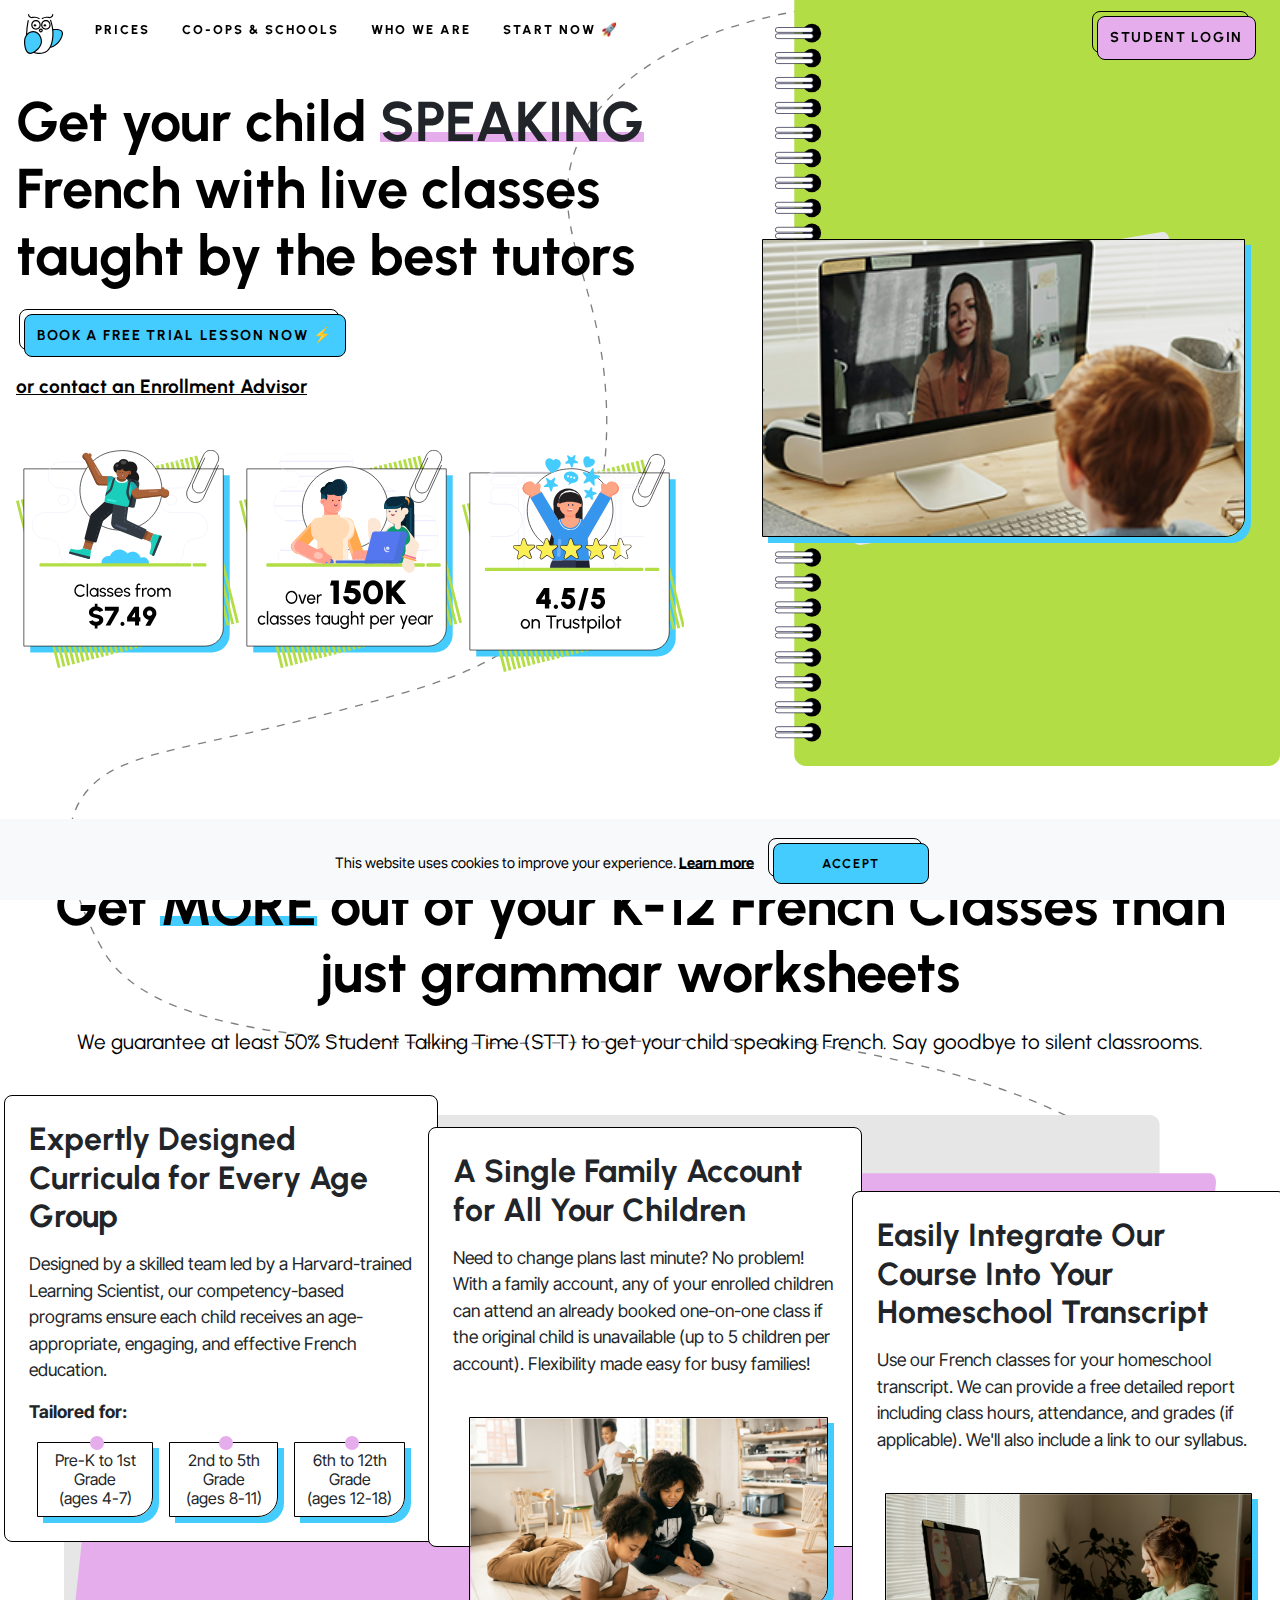
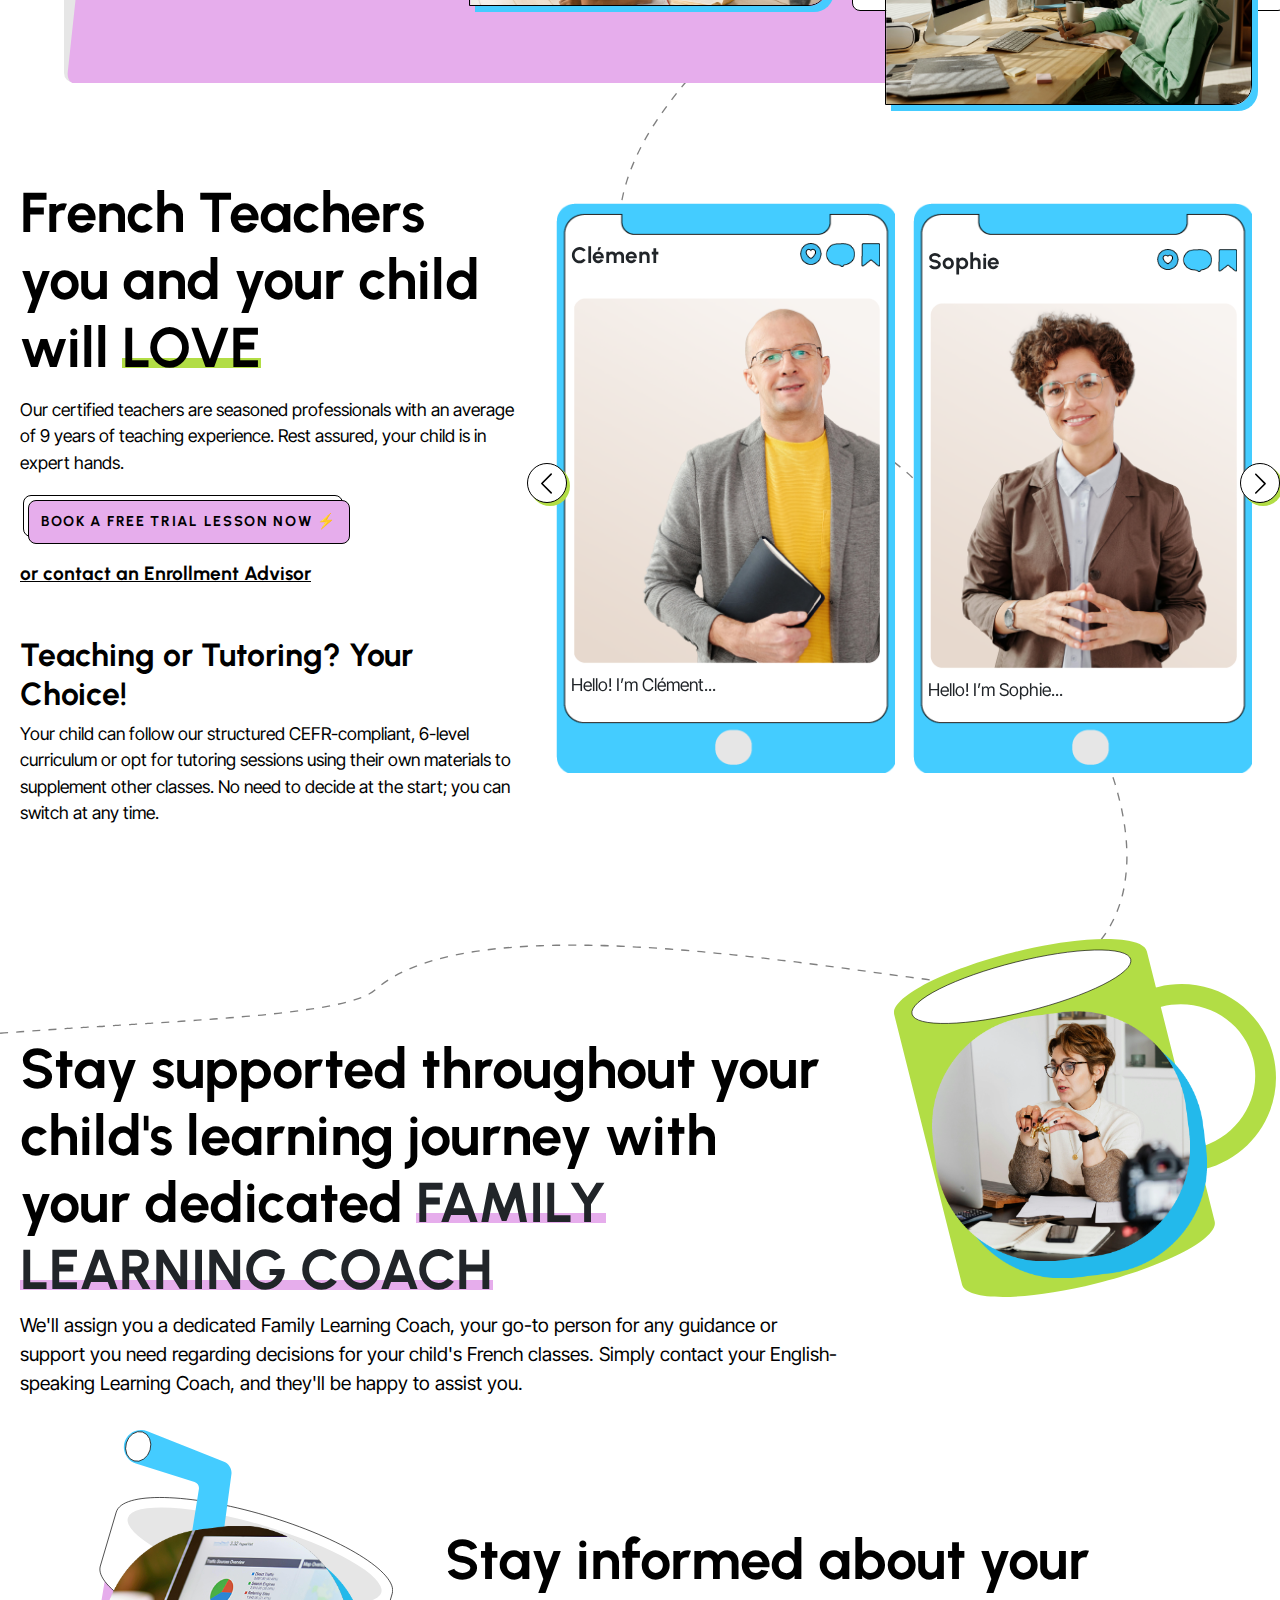
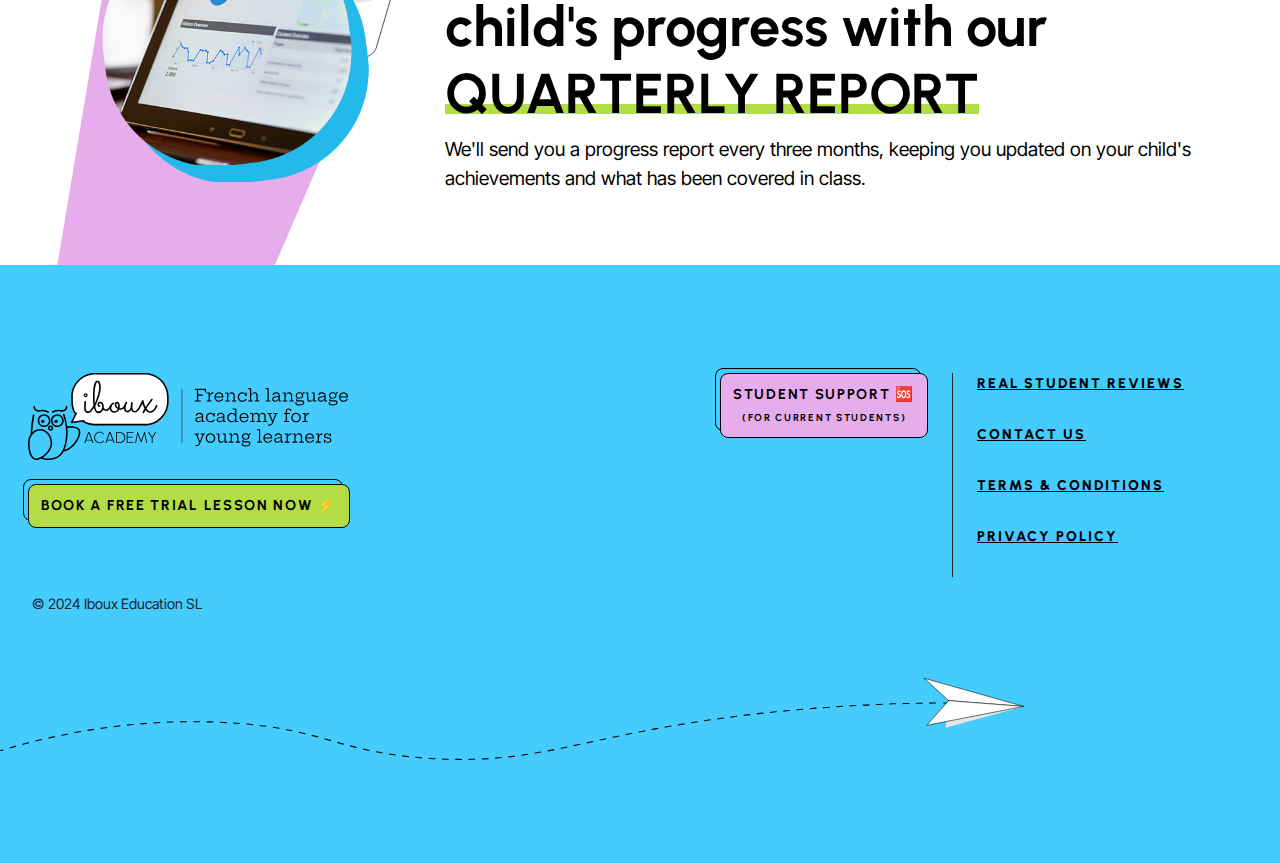
==== commit 767c2241: "Add files via upload" ====
--- a/index.html
+++ b/index.html
@@ -1,212 +1,218 @@
 <!DOCTYPE html>
 <html lang="es">
+
 <head>
-    <meta charset="UTF-8">
-    <meta name="viewport" content="width=device-width, initial-scale=1.0">
-    <title>Iboux</title>
-    <link rel="icon" href="imagenes/favicon.png" type="image/png">
-    <link rel="stylesheet" href="css/bootstrap.min.css">
-    <link rel="stylesheet" href="css/bootstrap-icons.min.css">
-    <link rel="stylesheet" type="text/css" href="slick/slick.css"/>
-    <link rel="stylesheet" href="css/style.css">
-    <link rel="preconnect" href="https://fonts.googleapis.com">
-    <link rel="preconnect" href="https://fonts.gstatic.com" crossorigin>
-    <link href="https://fonts.googleapis.com/css2?family=Inter+Tight:ital,wght@0,400..700;1,400..700&family=Urbanist:ital,wght@0,400..900;1,400..900&display=swap" rel="stylesheet">
+  <meta charset="UTF-8">
+  <meta name="viewport" content="width=device-width, initial-scale=1.0">
+  <title>Iboux</title>
+  <link rel="icon" href="imagenes/favicon.png" type="image/png">
+  <link rel="stylesheet" href="css/bootstrap.min.css">
+  <link rel="stylesheet" href="css/bootstrap-icons.min.css">
+  <link rel="stylesheet" type="text/css" href="slick/slick.css" />
+  <link rel="stylesheet" href="css/style.css">
+  <link rel="preconnect" href="https://fonts.googleapis.com">
+  <link rel="preconnect" href="https://fonts.gstatic.com" crossorigin>
+  <link
+    href="https://fonts.googleapis.com/css2?family=Inter+Tight:ital,wght@0,400..700;1,400..700&family=Urbanist:ital,wght@0,400..900;1,400..900&display=swap"
+    rel="stylesheet">
 </head>
-<body class="body-bg-1"> 
-    <nav id="navbar" class="navbar navbar-expand-lg navbar-light fixed-top">
-        <div class="container-xxl">
-          <a class="navbar-brand" href="index.html"><img src="imagenes/logo.svg" height="40px" width="auto" alt=""></a>
-          <button class="navbar-toggler x-btn" type="button" data-bs-toggle="collapse" data-bs-target="#navbarSupportedContent" aria-controls="navbarSupportedContent" aria-expanded="false" aria-label="Toggle navigation">
-            <span class="navbar-toggler-icon"></span>
-            <span class="btn-close p-2 d-none" style="font-size:1.6em"></span>
-          </button>
-          <div class="collapse navbar-collapse text-center text-md-start" id="navbarSupportedContent">
-            <ul class="navbar-nav me-auto mb-2 mb-md-2">
-              <li class="nav-item px-2 px-md-2">
-                <a class="nav-link" aria-current="page" href="price.html">Price</a>
-              </li>
-              <li class="nav-item px-2 px-md-2">
-                <a class="nav-link" href="co-ops_&_schools.html">Co-Ops & Schools</a>
-              </li>
-              <li class="nav-item px-2 px-md-2">
-                <a class="nav-link " href="who-we-are.html">Who We Are</a>
-              </li>
-              <li class="nav-item px-2 px-md-2">
-                <a class="nav-link " href="start-now.html">Start Now <span class="emoji">&#128640;</span></a>
-              </li>
-            </ul>
-            <div class="d-block mx-auto mx-md-0 ">
-              <div class="ps-2 ps-md-2 pt-2 pt-md-2 btn-borde text-center text-md-start">
-                <a class="btn btn-outline-success btn-new btn-nav fondo-rosa" href="sign-up.html" >STUDENT LOGIN</a>
-              </div>
-            </div>
-          </div>
-        </div>
-    </nav>
-
-    <div id="seccion-1" class="container-fluid">
-      <div class="row">
-        <div class="col-12">
-          <div class="container-xxl p-3 cuaderno">
-            <div class="row py-3 py-md-4 pb-0">
-                <div class="col-12 col-md-7 py-4 py-md-5 pb-0 order-md-first order-last text-md-start text-center">
-                    <h1>Get your child<br>
-                      <span class="mark">SPEAKING FRENCH</span><br>
-                      with live classes taught<br>
-                      by the best tutors</h1>
-                    <div class="ps-2 ps-md-2 pt-2 pt-md-2 pb-0 my-3 my-md-3">
-                      <button type="button" class="btn btn-lg btn-new">Book a free trial lesson now <span class="emoji">&#9889;</span></button><br>
-                    </div>
-                    <a class="destacado" href="#">or contact an Enrollment Advisor</a>
-                      <div class="row mt-5 mt-md-5 pb-0 features">
-                        <div class="carousel-features p-0 pb-3">
-                          <div>
-                            <img src="imagenes/img-sec-1.svg" height="auto" width="100%">
-                            <p>
-                              Classes from<br>
-                              <span>$7.49</span>
-                            </p>
-                          </div>
-                          <div>
-                            <img src="imagenes/img-sec-2.svg" height="auto" width="100%">
-                            <p>
-                              Over <span>150k</span>
-                              classes <br>taught per year</p>
-                          </div>
-                          <div>
-                            <img src="imagenes/img-sec-3.svg" height="auto" width="100%">
-                            <p>
-                              <span>$4.5/5</span><br>
-                              on Trustpilot
-                            </p>
-                          </div>
-                        </div>
-                      </div>
-                </div>
-                <div class="col-12 col-md-5 p-md-5 p-4 px-2 px-md-3 fondo-img d-flex order-md-last order-first">
-                    <img class="img-1 d-block border-estandar ms-3 ms-md-0" src="imagenes/imagen-1.png" width="97%" height="auto" style="margin: auto 0px">
-                </div>
-            </div>
-          </div>
-          
-        </div>
-      </div>
-    </div>
-    <div id="seccion-2" class="container-xxl p-3 py-2 py-md-5 recuadro">
-      <div class="row pt-2 pt-md-5">
-        <div class="col-12 text-center">
-          <h2>Get more out of your <span class="mark-2">K-12 FRENCH CLASSES</span>
-            than just grammar worksheets</h2>
-          <br>
-          <h4 class="mb-md-3">We guarantee at least 50% Student Talking Time (STT) to get your child speaking French.
-            Say goodbye to silent classrooms.
-          </h4>
-        </div>
-      </div>
-      <div class="row py-4 py-md-4 ">
-        <div class="col-12 col-md-4 px-0 px-md-0">
-          <div class="card border-cuadro mt-0">
-            <div class="card-body p-4 p-md-4 text-left">
-              <div class="card-title">
-                <h3>
-                  Expertly Designed Curricula for Every Age group
-                </h3>
-              </div>
-              <div class="card-text">
-                <p class="mt-3 mt-md-3">
-                  Designed by a skilled team led by a Harvard-trained Learning Scientist, our competency-based programs ensure each child receives an age-appropriate, engaging, and effective French education.
-                </p>
-                <p class="d-md-block d-none"><strong>Tailored for:</strong></p>
-                <div class="d-md-none d-block">
-                  <div class="mx-3 mt-5 d-block p-3 border-estandar fondo-blanco urbanist">
-                    <p class="text-center pb-0 p-2 fs-3 mb-0"><b>Tailored for:</b></span></p>
-                    <ul class="fs-5 p-2 mb-0 lista-punto">
-                      <li>Pre-K to 1st grade (ages 4-7)</li>
-                      <li>2nd to 5th grade (ages 8-11)</li>
-                      <li>6th to 12th grade (ages 12-18)</li>
-                    </ul>
+
+<body class="body-bg-1">
+  <nav id="navbar" class="navbar navbar-expand-lg navbar-light fixed-top">
+    <div class="container-fluid p-2 ps-lg-4 pe-lg-4">
+      <a class="navbar-brand" href="index.html"><img src="imagenes/logo.svg" height="40px" width="auto" alt=""></a>
+      <button class="navbar-toggler x-btn" type="button" data-bs-toggle="collapse"
+        data-bs-target="#navbarSupportedContent" aria-controls="navbarSupportedContent" aria-expanded="false"
+        aria-label="Toggle navigation">
+        <span class="navbar-toggler-icon"></span>
+        <span class="btn-close p-2 d-none" style="font-size:1.6em"></span>
+      </button>
+      <div class="collapse navbar-collapse text-center text-md-start" id="navbarSupportedContent">
+        <ul class="navbar-nav me-auto mb-2 mb-md-2">
+          <li class="nav-item px-2 px-md-2">
+            <a class="nav-link" aria-current="page" href="price.html">Prices</a>
+          </li>
+          <li class="nav-item px-2 px-md-2">
+            <a class="nav-link" href="co-ops_&_schools.html">Co-Ops & Schools</a>
+          </li>
+          <li class="nav-item px-2 px-md-2">
+            <a class="nav-link " href="who-we-are.html">Who We Are</a>
+          </li>
+          <li class="nav-item px-2 px-md-2">
+            <a class="nav-link " href="start-now.html">Start Now <span class="emoji">&#128640;</span></a>
+          </li>
+        </ul>
+        <div class="d-block mx-auto mx-md-0 ">
+          <div class="ps-2 ps-md-2 pt-2 pt-md-2 btn-borde text-center text-md-start">
+            <a class="btn btn-outline-success btn-new btn-nav fondo-rosa" href="sign-up.html">STUDENT LOGIN</a>
+          </div>
+        </div>
+      </div>
+    </div>
+  </nav>
+
+  <div id="seccion-1" class="container-fluid">
+    <div class="row">
+      <div class="col-12">
+        <div class="container-fluid p-3 cuaderno">
+          <div class="row py-3 py-md-4 pb-0">
+            <div class="col-12 col-md-7 py-4 py-md-5 pb-0 order-md-first order-last text-md-start text-center">
+              <h1>Get your child
+                <span class="mark">SPEAKING</span> French</span>
+                with live classes taught
+                by the best tutors
+              </h1>
+              <div class="ps-2 ps-md-2 pt-2 pt-md-2 pb-0 my-3 my-md-3">
+                <button type="button" class="btn btn-lg btn-new">Book a free trial lesson now <span
+                    class="emoji">&#9889;</span></button><br>
+              </div>
+              <a class="destacado" href="#">or contact an Enrollment Advisor</a>
+              <div class="row mt-5 mt-md-5 pb-0 features">
+                <div class="carousel-features p-0 pb-3">
+                  <div>
+                    <img src="imagenes/img-sec-1.svg" height="auto" width="100%" alt="Classes from $7.49">
                   </div>
-                </div>
-                <div class="d-none d-md-flex flex-nowarp justify-content-around ">
-                  <div class="p-2 mx-2 mx-md-2 text-center flex-fill border-estandar punto">
-                    <p>Pre-K to 1st Grade<br>(ages 4-7)</p>
+                  <div>
+                    <img src="imagenes/img-sec-2.svg" height="auto" width="100%" alt="Over 150k classes taught per year">
                   </div>
-                  <div class="p-2 mx-2 mx-md-2 text-center flex-fill border-estandar punto">
-                    <p>2nd to 5th Grade<br>(ages 8-11)</p>
+                  <div>
+                    <img src="imagenes/img-sec-3.svg" height="auto" width="100%" alt="4.5/5 on Trustpilot">
                   </div>
-                  <div class="p-2 mx-2 mx-md-2 text-center flex-fill border-estandar punto">
-                    <p>6th to 12th Grade<br>(ages 12-18)</p>
-                  </div>
-                </div>
-              </div>
-            </div>
-          </div>
-        </div>
-        <div class="col-12 col-md-4 pt-3 pt-md-3 px-0 px-md-0">
-          <div class="card border-cuadro mt-3 mt-md-3">
-            <div class="card-body p-4 p-md-4 text-left">
-              <div class="card-title">
-                <h3>
+                </div>
+              </div>
+            </div>
+            <div class="col-12 col-md-5 p-md-5 p-4 px-2 px-md-3 fondo-img d-flex order-md-last order-first">
+              <img class="img-1 d-block border-estandar ms-3 ms-md-0" src="imagenes/imagen-1.png" width="97%"
+                height="auto" style="margin: auto 0px">
+            </div>
+          </div>
+        </div>
+
+      </div>
+    </div>
+  </div>
+  <div id="seccion-2" class="container-xxl p-3 py-2 py-md-5 recuadro">
+    <div class="row pt-2 pt-md-5">
+      <div class="col-12 text-center">
+        <h2>Get <span class="mark-2">MORE</span> out of your K-12 French Classes
+          than just grammar worksheets</h2>
+        <br>
+        <h4 class="mb-md-3">We guarantee at least 50% Student Talking Time (STT) to get your child speaking French.
+          Say goodbye to silent classrooms.
+        </h4>
+      </div>
+    </div>
+    <div class="row py-4 py-md-4 ">
+      <div class="col-12 col-lg-4 px-0 px-lg-0">
+        <div class="card border-cuadro mt-0">
+          <div class="card-body p-4 p-md-4 text-left">
+            <div class="card-title">
+              <h3>
+                Expertly Designed Curricula for Every Age Group
+              </h3>
+            </div>
+            <div class="card-text">
+              <p class="mt-3 mt-md-3">
+                Designed by a skilled team led by a Harvard-trained Learning Scientist, our competency-based programs
+                ensure each child receives an age-appropriate, engaging, and effective French education.
+              </p>
+              <p class="d-md-block d-none"><strong>Tailored for:</strong></p>
+              <div class="d-md-none d-block">
+                <div class="mx-3 mt-5 d-block p-3 border-estandar fondo-blanco urbanist">
+                  <p class="text-center pb-0 p-2 fs-3 mb-0"><b>Tailored for:</b></span></p>
+                  <ul class="fs-5 p-2 mb-0 lista-punto">
+                    <li>Pre-K to 1st grade (ages 4-7)</li>
+                    <li>2nd to 5th grade (ages 8-11)</li>
+                    <li>6th to 12th grade (ages 12-18)</li>
+                  </ul>
+                </div>
+              </div>
+              <div class="d-none d-md-flex flex-nowarp justify-content-around ">
+                <div class="p-2 mx-2 mx-md-2 text-center flex-fill border-estandar punto">
+                  <p>Pre-K to 1st Grade<br>(ages 4-7)</p>
+                </div>
+                <div class="p-2 mx-2 mx-md-2 text-center flex-fill border-estandar punto">
+                  <p>2nd to 5th Grade<br>(ages 8-11)</p>
+                </div>
+                <div class="p-2 mx-2 mx-md-2 text-center flex-fill border-estandar punto">
+                  <p>6th to 12th Grade<br>(ages 12-18)</p>
+                </div>
+              </div>
+            </div>
+          </div>
+        </div>
+      </div>
+      <div class="col-12 col-lg-4 pt-3 pt-lg-3 px-0 px-lg-0">
+        <div class="card border-cuadro mt-3 mt-md-3">
+          <div class="card-body p-4 p-md-4 text-left">
+            <div class="card-title">
+              <h3>
                 A Single Family Account for All Your Children
-                </h3>
-              </div>
-              <div class="card-text">
-                <p class="mt-3 mt-md-3">
-                  Need to change plans last minute? No problem! With a family account, any of your enrolled children can attend an already booked one-on-one class if the original child is unavailable (up to 5 children per account). Flexibility made easy for busy families!
-                </p>
-                <img class="d-block mx-3 mx-md-3 mt-4 mt-md-4 border-estandar img-card-1" src="imagenes/imagen-2.png">
-              </div>
-            </div>
-          </div>
-        </div>
-        <div class="col-12 col-md-4 pt-0 pt-md-5 px-0 px-md-0">
-          <div class="card border-cuadro mt-0 mt-md-5">
-            <div class="card-body p-4 p-md-4 text-left">
-              <div class="card-title">
-                <h3>
+              </h3>
+            </div>
+            <div class="card-text">
+              <p class="mt-3 mt-md-3">
+                Need to change plans last minute? No problem! With a family account, any of your enrolled children can
+                attend an already booked one-on-one class if the original child is unavailable (up to 5 children per
+                account). Flexibility made easy for busy families!
+              </p>
+              <img class="d-block mx-3 mx-md-3 mt-4 mt-md-4 border-estandar img-card-1" src="imagenes/imagen-2.png">
+            </div>
+          </div>
+        </div>
+      </div>
+      <div class="col-12 col-lg-4 pt-0 pt-lg-5 px-0 px-lg-0">
+        <div class="card border-cuadro mt-0 mt-md-5">
+          <div class="card-body p-4 p-md-4 text-left">
+            <div class="card-title">
+              <h3>
                 Easily Integrate Our Course Into Your Homeschool Transcript
-                </h3>
-              </div>
-              <div class="card-text">
-                <p class="mt-3 mt-md-3">
-                  Use our French classes for your homeschool transcript. We can provide a free detailed report including class hours, attendance, and grades (if applicable). We'll also include a link to our syllabus.
-                </p>
-                <img class="d-block mx-2 mx-md-2 mt-4 mt-md-4 border-estandar img-card-2" src="imagenes/imagen-3.png">
-              </div>
-            </div>
-          </div>
-        </div>
-      </div>
-    </div>
-    <div id="seccion-3" class="container-xxl p-3 mt-md-5 py-5 py-md-5">
-      <div class="row px-3 px-md-1">
-        <div class="col-12 col-md-5">
-          <h2><span class="mark-3">FRENCH TEACHERS</span><br> you and your child will love</h2>
-          <p class="mt-3 mt-md-3">
-            Our certified teachers are seasoned professionals with an average of 9 years of teaching experience. Rest assured, your child is in expert hands.
-          </p>
-          <div class="ps-2 ps-md-2 pt-2 pt-md-2 my-3 my-md-3">
-            <button type="button" class="btn btn-lg btn-new fondo-rosa">Book a free trial lesson now <span class="emoji">&#9889;</span></button><br>
-          </div>
-          <a class="destacado text-center" href="#">or contact an Enrollment Advisor</a>
-          <div class="d-md-block d-none">
+              </h3>
+            </div>
+            <div class="card-text">
+              <p class="mt-3 mt-md-3">
+                Use our French classes for your homeschool transcript. We can provide a free detailed report including
+                class hours, attendance, and grades (if applicable). We'll also include a link to our syllabus.
+              </p>
+              <img class="d-block mx-2 mx-md-2 mt-4 mt-md-4 border-estandar img-card-2" src="imagenes/imagen-3.png">
+            </div>
+          </div>
+        </div>
+      </div>
+    </div>
+  </div>
+  <div id="seccion-3" class="container-fluid p-3 mt-md-5 py-5 py-md-5">
+    <div class="row px-3 px-md-1">
+      <div class="col-12 col-md-7 col-lg-5">
+        <h2>French Teachers you and your child will <span class="mark-3">LOVE</span></h2>
+        <p class="mt-3 mt-md-3">
+          Our certified teachers are seasoned professionals with an average of 9 years of teaching experience. Rest
+          assured, your child is in expert hands.
+        </p>
+        <div class="ps-2 ps-md-2 pt-2 pt-md-2 my-3 my-md-3">
+          <button type="button" class="btn btn-lg btn-new fondo-rosa">Book a free trial lesson now <span
+              class="emoji">&#9889;</span></button><br>
+        </div>
+        <a class="destacado text-center" href="#">or contact an Enrollment Advisor</a>
+        <div class="d-md-block d-none">
           <h3 class="mt-5 mt-md-5 mb-2 mb-md-2">
             Teaching or Tutoring? Your Choice!
           </h3>
           <p>
-            Your child can follow our structured CEFR-compliant, 6-level curriculum or opt for tutoring sessions using their own materials to supplement other classes. No need to decide at the start; you can switch at any time.
+            Your child can follow our structured CEFR-compliant, 6-level curriculum or opt for tutoring sessions using
+            their own materials to supplement other classes. No need to decide at the start; you can switch at any time.
           </p>
-          </div>
-        </div>
-
-        <div class="col-12 col-md-7 py-4 py-md-4">
+        </div>
+      </div>
+
+      <div class="col-12 col-md-5 col-lg-7 py-4 py-md-4">
 
         <div class="carousel-profesores">
-          <div class="card">
-            <div class="card-body p-4 p-md-4">
+          <div class="card p-0 pb-4">
+            <div class="card-body p-4 p-md-4 d-flex flex-column justify-content-center">
               <div class="card-title text-left mt-3 mt-md-3">
-                <h5 class="float-start">Clément</h5> <img class="float-end" src="imagenes/icon.png" width="80px" height="auto">
+                <h5 class="float-start">Clément</h5> <img class="float-end" src="imagenes/icon.png" width="80px"
+                  height="auto">
               </div>
               <div class="card-text">
                 <img class="my-2 my-md-2 d-block mx-auto" src="imagenes/imagen-2a.png" width="100%" height="auto">
@@ -214,10 +220,11 @@
               </div>
             </div>
           </div>
-          <div class="card">
-            <div class="card-body p-4 p-md-4">
+          <div class="card p-0 pb-4 d-flex flex-column justify-content-center">
+            <div class="card-body p-4 p-md-4 d-flex flex-column justify-content-center">
               <div class="card-title text-left mt-3 mt-md-3">
-                <h5 class="float-start">Sophie</h5> <img class="float-end" src="imagenes/icon.png" width="80px" height="auto">
+                <h5 class="float-start">Sophie</h5> <img class="float-end" src="imagenes/icon.png" width="80px"
+                  height="auto">
               </div>
               <div class="card-text">
                 <img class="my-2 my-md-2 d-block mx-auto" src="imagenes/imagen-2b.png" width="100%" height="auto">
@@ -225,10 +232,11 @@
               </div>
             </div>
           </div>
-          <div class="card">
-            <div class="card-body p-4 p-md-4">
+          <div class="card p-0 pb-4 d-flex flex-column justify-content-center">
+            <div class="card-body p-4 p-md-4 d-flex flex-column justify-content-center">
               <div class="card-title text-left mt-3 mt-md-3">
-                <h5 class="float-start">Clément</h5> <img class="float-end" src="imagenes/icon.png" width="80px" height="auto">
+                <h5 class="float-start">Clément</h5> <img class="float-end" src="imagenes/icon.png" width="80px"
+                  height="auto">
               </div>
               <div class="card-text">
                 <img class="my-2 my-md-2 d-block mx-auto" src="imagenes/imagen-2a.png" width="100%" height="auto">
@@ -236,10 +244,11 @@
               </div>
             </div>
           </div>
-          <div class="card">
-            <div class="card-body p-4 p-md-4">
+          <div class="card p-0 pb-4 d-flex flex-column justify-content-center">
+            <div class="card-body p-4 p-md-4 d-flex flex-column justify-content-center">
               <div class="card-title text-left mt-3 mt-md-3">
-                <h5 class="float-start">Sophie</h5> <img class="float-end" src="imagenes/icon.png" width="80px" height="auto">
+                <h5 class="float-start">Sophie</h5> <img class="float-end" src="imagenes/icon.png" width="80px"
+                  height="auto">
               </div>
               <div class="card-text">
                 <img class="my-2 my-md-2 d-block mx-auto" src="imagenes/imagen-2b.png" width="100%" height="auto">
@@ -247,98 +256,99 @@
               </div>
             </div>
           </div>
-          <div class="card">
-            <div class="card-body p-4 p-md-4">
-              <div class="card-text">
-                <h5 class="mt-5 mt-md-3">...and over 30 other amazing expert teachers ready to support you and your family</h5>
+          <div class="card p-0 pb-4 d-flex flex-column justify-content-center">
+            <div class="card-body p-4 p-md-4 d-flex flex-column justify-content-center">
+              <div class="card-text">
+                <h5 class="mt-5 mt-md-3">...and over 30 other amazing expert teachers ready to support you and your
+                  family!</h5>
                 <img src="imagenes/picture-cel.svg" width="100%" height="auto">
               </div>
             </div>
           </div>
         </div>
-        </div>
-        <div class="d-block d-md-none">
-          <h3 class="mt-5 mt-md-5 mb-2 mb-md-2">
-            Teaching or Tutoring? Your Choice!
-          </h3>
-          <p>
-            Your child can follow our structured CEFR-compliant, 6-level curriculum or opt for tutoring sessions using their own materials to supplement other classes. No need to decide at the start; you can switch at any time.
-          </p>
-          </div>
-      </div>
-    </div>
-    <div id="seccion-4" class="container-xxl px-3 pt-0 pt-md-5">
-      <div class="row vaso-1 pt-5 pt-md-5 px-3 px-md-1">
-        <div class="col-12 col-md-8 mt-5 mt-md-5 text-right text-md-start order-last order-md-first">
-          <h2>Stay supported throughout your child's
-            learning journey with your dedicated
-            <span class="mark">FAMILY LEARNING COACH</span></h2>
-          <h4>We'll assign you a dedicated Family Learning Coach, your go-to person for any guidance or support you need 
-            regarding decisions for your child's French classes. Simply contact your English-speaking Learning Coach, and 
-            they'll be happy to assist you.</h4>
-        </div>
-        <div class="col-12 col-md-4 pb-0 pb-md-5 pt-0 pt-md-4 order-fist order-md-last">
-          <img src="imagenes/imagen-4.png" class="circle-shadow mx-md-auto float-md-none float-end d-block">
-        </div>
-      </div>
-      <div class="row mt-5 mt-md-3 mb-md-0 px-3 pb-0 pt-0 vaso-2">
-        <div class="col-12 col-md-4 pb-0 pb-md-5 pt-0 pt-md-5 my-2 my-md-5 mb-md-2">
-          <img src="imagenes/imagen-5.png" class="circle-shadow mx-md-auto float-md-none float-end d-block">
-        </div>
-        <div class="col-12 col-md-8 mt-3 mt-md-5 mb-2 pb-5 pb-md-5 ">
-          <h2 class="mt-0 mt-md-5 mb-md-2">Stay informed about your child's progress with our <span class="mark-3">QUARTERLY REPORT</span></h2>
-          <h4>We'll send you a progress report every three months, keeping you updated on your child's achievements and what 
-            has been covered in class.</h4>
-        </div>
-      </div>
-    </div>
-
-    <footer class="container-fluid text-dark pt-5 pt-md-5">
-      <div class="row pt-5">
-        <div class="col-12 col-md-2"></div>
-        <div class="col-12 col-md-8">
-          <div class="container-xxl p-3">
-            <div class="row">
-              <div class="col-12 col-md-4 px-0 text-center text-md-start">
-                <img src="imagenes/logo-full.svg" class="mx-auto d-block logo-footer">
-                <div class="ps-2 ps-md-2 pt-2 pt-md-2 my-3 my-md-3">
-                  <button type="button" class="btn btn-new btn-nav fondo-verde d-block  mx-auto">Book a free trial lesson now <span class="emoji">&#9889;</span></button>
-                </div>
-              </div>
-              <div class="col-12 col-md-4 mt-4 mt-md-0 px-5 text-center text-md-start">
-                <p><a href="#" class="nav-link">STUDENT SUPPORT<br>
-                (for current students)</a></p>
-                <p><a href="#" class="nav-link">CONTACT US<br>
-                  (for general inquiries)</a></p>
-              </div>
-              <div class="col-12 col-md-4 mt-4 mt-md-0 mb-5 mb-md-0 text-center text-md-start">
-                <p><a href="#" class="nav-link">REAL STUDENT REVIEWS</a></p>
-                <p><a href="#" class="nav-link">TERMS & CONDITIONS</a></p>
-                <p><a href="#" class="nav-link">PRIVACY POLICY</a></p>
-              </div>
-            </div>
-          </div>
-        </div>
-        <div class="col-12 col-md-2"></div>
-      </div>
+      </div>
+      <div class="d-block d-md-none">
+        <h3 class="mt-5 mt-md-5 mb-2 mb-md-2">
+          Teaching or Tutoring? Your Choice!
+        </h3>
+        <p>
+          Your child can follow our structured CEFR-compliant, 6-level curriculum or opt for tutoring sessions using
+          their own materials to supplement other classes. No need to decide at the start; you can switch at any time.
+        </p>
+      </div>
+    </div>
+  </div>
+  <div id="seccion-4" class="container-xxl px-3 pt-0 pt-md-5">
+    <div class="row vaso-1 pt-5 pt-md-5 px-3 px-md-1">
+      <div class="col-12 col-md-8 mt-5 mt-md-5 text-right text-md-start order-last order-md-first">
+        <h2>Stay supported throughout your child's
+          learning journey with your dedicated
+          <span class="mark">FAMILY LEARNING COACH</span>
+        </h2>
+        <p>We'll assign you a dedicated Family Learning Coach, your go-to person for any guidance or support you need
+          regarding decisions for your child's French classes. Simply contact your English-speaking Learning Coach, and
+          they'll be happy to assist you.</p>
+      </div>
+      <div class="col-12 col-md-4 pb-0 pb-md-5 pt-0 pt-md-4 order-fist order-md-last">
+        <img src="imagenes/imagen-4.png" class="circle-shadow mx-md-auto float-md-none float-end d-block">
+      </div>
+    </div>
+    <div class="row mt-5 mt-md-3 mb-md-0 px-3 pb-0 pt-0 vaso-2">
+      <div class="col-12 col-md-4 pb-0 pb-md-5 pt-0 pt-md-5 my-2 my-md-5 mb-md-2">
+        <img src="imagenes/imagen-5.png" class="circle-shadow mx-md-auto float-md-none float-end d-block">
+      </div>
+      <div class="col-12 col-md-8 mt-3 mt-md-5 mb-2 pb-5 pb-md-5 ">
+        <h2 class="mt-0 mt-md-5 mb-md-2">Stay informed about your child's progress with our <span
+            class="mark-3">QUARTERLY REPORT</span></h2>
+        <p>We'll send you a progress report every three months, keeping you updated on your child's achievements and
+          what
+          has been covered in class.</p>
+      </div>
+    </div>
+  </div>
+
+  <footer class="container-fluid text-dark">
+    <div class="container-xxl p-3 pt-5">
       <div class="row">
-        <div class="col-12">
-          <p class="text-center copyright">Iboux Acadèmie (C) 2024. All rights reserved.</p>
-        </div>
-      </div>
-    </footer>
-    <div id="cookies" class="container-fluid text-center bg-light fixed-bottom">
+        <div class="col-12 col-md-5 d-flex flex-column align-items-center justify-content-start align-items-md-start">
+          <img src="imagenes/logo-full.svg" class="logo-footer m-0 mb-4">
+            <button type="button" class="btn btn-new btn-nav fondo-verde">Book a free trial lesson now
+              <span class="emoji">&#9889;</span></button>
+        </div>
+        <div class="col-12 col-md-4 mt-4 mt-md-0 pe-md-4 d-flex flex-column align-items-center justify-content-start align-items-md-end">
+          <button type="button" class="btn btn-new btn-nav fondo-rosa d-block fondo-blanco">STUDENT SUPPORT <span
+              class="emoji">&#127384;</span><br><span style="font-size: 0.7em;">(for current students)</span> </button>
+        </div>
+        <div class="col-12 col-md-3 mt-4 mt-md-0 mb-5 mb-md-0 ps-md-4 text-center text-md-start border-md-start border-dark">
+          <p><a href="#" class="nav-link">REAL STUDENT REVIEWS</a></p>
+          <p><a href="#" class="nav-link">CONTACT US<br></a></p>
+          <p><a href="#" class="nav-link">TERMS & CONDITIONS</a></p>
+          <p><a href="#" class="nav-link">PRIVACY POLICY</a></p>
+        </div>
+      </div>
       <div class="row">
-        <div class="col-12 pt-4 pt-md-4">
-          <p class="cookies fs-6">This website uses cookies to improve your experiece. <a href="#" class="under">Learn more.</a> 
-            <button id="btn-cookies" class="btn btn-new mx-5 px-5 mx-md-3 my-4 my-md-0 d-inline">Accept</button></p>
-        </div>
-      </div>
-    </div>
-   
-    <script src="js/jquery-3.6.0.min.js"></script>
-    <script src="js/bootstrap.bundle.min.js"></script>
-    <script type="text/javascript" src="slick/slick.min.js"></script>
-    <script type="text/javascript" src="js/script.js"></script>
+        <div class="col-12 p-3">
+          <p class="copyright text-center text-md-start">© 2024 Iboux Education SL</p>
+        </div>
+      </div>
+    </div>
+
+  </footer>
+  <div id="cookies" class="container-fluid text-center bg-light fixed-bottom">
+    <div class="row">
+      <div class="col-12 pt-4 pt-md-4">
+        <p class="cookies">This website uses cookies to improve your experience. <a href="#" class="under">Learn
+            more</a>
+          <button id="btn-cookies" class="btn btn-new mx-5 px-5 mx-md-3 my-4 my-md-0 d-block d-md-inline mx-auto">Accept</button>
+        </p>
+      </div>
+    </div>
+  </div>
+
+  <script src="js/jquery-3.6.0.min.js"></script>
+  <script src="js/bootstrap.bundle.min.js"></script>
+  <script type="text/javascript" src="slick/slick.min.js"></script>
+  <script type="text/javascript" src="js/script.js"></script>
 </body>
+
 </html>--- a/css/style.css
+++ b/css/style.css
@@ -1,23 +1,10 @@
-@font-face {
-  font-family: 'Apple Color Emoji';
-  src: local('Apple Color Emoji'), local('AppleColorEmoji'), local('apple-color-emoji');
-  src:
-    url('fonts/AppleColorEmoji.woff2') format('woff2'),
-    url('fonts/AppleColorEmoji.woff') format('woff'),
-    url('fonts/AppleColorEmoji.ttf') format('truetype'),
-    url('fonts/AppleColorEmoji.eot?'),
-    url('fonts/AppleColorEmoji.eot?#iefix') format('embedded-opentype'),
-    url('fonts/AppleColorEmoji.svg') format('svg');
-  font-weight: normal;
-  font-style: normal;
-}
-
 :root {
   --azul: #44ccff;
   --rosa: #e6adec;
   --verde: #b2dd45;
   --negro: #000;
   --blanco: #fff;
+  --gris: #e6e6e6;
   --transparente: #fff0;
   --esquina: 8px;
   --sombra-distancia: 6px;
@@ -26,10 +13,6 @@
 
 .urbanist{
   font-family: 'Urbanist';
-}
-
-.emoji{
-  font-family: 'Apple Color Emoji';
 }
 
 .btn-new, body a, .navbar, .slick-arrow{
@@ -45,6 +28,10 @@
   margin: 0;
 }
 
+body.body-login {
+  background: url('../imagenes/patron.png');
+}
+
 footer, .cuaderno, #seccion-1 .carrusel {
   z-index: 5;
   position: relative;
@@ -56,7 +43,7 @@
 }
 
 h1, h2{
-  font-size: 2em;
+  font-size: 2.2em;
 }
 
 h3{
@@ -64,12 +51,12 @@
 }
 
 h4{
-  font-size: 1.6em;
+  font-size: 1.3em;
   font-weight: 400;
 }
 
 h5{
-  font-size: 1.4em;
+  font-size: 1.2em;
 }
 
 p{
@@ -95,7 +82,7 @@
 .nav-link{
   text-transform: uppercase;
   letter-spacing: 2px;
-  font-size: 1em;
+  font-size: 0.8em;
   color: var(--negro);
   font-weight: 800;
 }
@@ -126,13 +113,9 @@
 }
 
 .btn-new:hover{
-  background-color: var(--blanco);
+  background-color: var(--blanco) !important;
   color: var(--negro);
   border: var(--borde);
-}
-
-.btn-nav{
-  font-size: 0.8em;
 }
 
 a:hover, .nav-link:hover, .nav-link.active{
@@ -146,6 +129,7 @@
   background-repeat: no-repeat;
   background-position: right -5% bottom 20%;
   background-color: var(--azul);
+  padding: 60px 10px 80px;
 }
 
 
@@ -163,22 +147,24 @@
   color: var(--blanco);
 }
 
-footer .btn-new, .navbar .btn-new{
-  font-size: 1em;
-}
-
 .fondo-img{
   background-size: 90%;
 }
 
 .logo-footer{
-  max-width: 180px;
+  max-width: 320px;
   height: auto;
   margin: auto;
 }
 
 .copyright, .cookies, .cookies .btn-new{
   font-size: 0.9em;
+}
+
+.cookies a{
+  color: var(--negro);
+  font-weight: 700;
+  text-decoration: underline;
 }
 
 
@@ -348,7 +334,7 @@
   font-size: 1.7em;
 }
 #seccion-4 p{
-  font-size: 1.4rem;
+  font-size: 1.2em;
 }
 
 #seccion-4 img{
@@ -382,18 +368,19 @@
 
 #seccion-01 .list-price-1, #seccion-02 .list-price-2 {
   background: linear-gradient(180deg, var(--transparente) 15%, var(--azul) 15%, var(--azul) 85%, var(--transparente) 85%);
-  z-index: -1;
-}
-
-#seccion-02 .list-price-2 {
+  z-index: 1;
+}
+
+#seccion-02 .list-price-2, body.body-login #seccion-01 .list-price-2{
   background: linear-gradient(180deg, var(--transparente) 15%, var(--rosa) 15%, var(--rosa) 85%, var(--transparente) 85%);
+  z-index: 1;
 }
 
 .list-price-1 div.text-center, .list-price-2 div.text-center {
   border: 2px solid var(--negro);
   background-color: var(--blanco);
   position: relative;
-  z-index: -1;
+  z-index: 1;
 }
 
 .list-price-1 div.text-center button.fondo-rosa, .list-price-2 div.text-center button.fondo-rosa {
@@ -429,7 +416,7 @@
 #seccion-03 {
   margin-top: -10%;
   position: relative;
-  z-index: -2;
+  z-index: 0;
   overflow-x: hidden;
 }
 
@@ -601,8 +588,13 @@
 }
 
 /*Start now*/
+
+.cal-m{
+  margin-bottom: -30px;
+}
+
 .fondo-calendario {
-  background-image: url(../imagenes/calendario-2.png);
+  background-image: none;
   background-color: var(--rosa);
   background-size: contain;
   background-position: top center;
@@ -623,71 +615,72 @@
   background-image: url('../imagenes/lineas-verde.png');
   background-size: cover;
   background-position: top center;
+  position: relative;
+  z-index: 0;
 }
 
 .lineas-verdes .sec-1{
   background-color: var(--blanco);
   border: 2px solid #000;
+  position: relative;
+  z-index: 1;
+  max-width: 800px;
+  margin: auto;
 }
 
 /*Login*/
-
-#login {
-  background: url('../imagenes/school.jpg') no-repeat center center fixed;
-  background-size: cover;
-}
-.form-container {
-  background-color: #f5f5f5;
+body.body-login #seccion-01, body.body-login #seccion-03{
+  background-color: var(--blanco);
+  z-index: -1;
+  position: relative;
+}
+
+body.body-login #seccion-03{
+  margin-top:0;
+}
+
+body.body-login #seccion-01{
+  margin-top: 100px !important;
+}
+
+body.body-login #seccion-03 div.fondo-img img.border-estandar {
+  width: 92%;
+  height: auto;
+  margin: 13% 0 15%;
+}
+
+.form-container, .contact-form {
+  background-color: var(--blanco);
   padding: 30px;
-  border-radius: 8px;
+  border-radius: 10px;
   max-width: 500px;
   margin: 50px auto;
-  box-shadow: 0 4px 8px rgba(0, 0, 0, 0.1);
-}
-.form-container h1 {
+  box-shadow: var(--sombra-distancia) var(--sombra-distancia) 0 var(--azul);
+  border: 1.5px solid var(--negro);
+}
+.form-container h1, .contact-form h2 {
   font-weight: bold;
   text-align: center;
 }
-.btn-custom {
-  background-color: #fdd9d9;
-  color: black;
-  width: 100%;
-}
-.btn-custom:hover {
-  background-color: #fcc8c8;
+.form-container label, .contact-form label, input[type=text], select, option{
+  font-weight: 700 !important;
+  font-family: 'Urbanist';
+}
+
+input[type=text], input[type=email], select, textarea{
+  background-color: var(--gris) !important;
+  border: 1px solid var(--negro) !important;
+}
+
+option:hover {
+  background: var(--azul);
+}
+
+.form-container button[type=submit]{
+  margin-bottom: -50px;
 }
 
 /* sign-up */
-
-.contact-form {
-  background-color: #e6e6e6;
-  padding: 30px;
-  border-radius: 10px;
-  max-width: 600px;
-  margin: 50px auto;
-}
-.contact-form h2 {
-  text-align: center;
-  margin-bottom: 20px;
-}
-.contact-form button {
-  background-color: #ffb6c1;
-  border: none;
-  width: 100%;
-  padding: 10px;
-  font-size: 18px;
-  cursor: pointer;
-  border-radius: 5px;
-}
-.contact-form button:hover {
-  background-color: #ffa1b0;
-}
-.contact-form small {
-  display: block;
-  text-align: center;
-  margin-top: 15px;
-  font-size: 12px;
-}
 
 
 .slick-arrow {
@@ -726,7 +719,52 @@
   background-color: var(--azul);
 }
 
-@media screen and (min-width: 767px) {
+@media only screen and (min-width : 767px) and (max-width : 991px) {
+/*-- HOME --*/
+.cuaderno{
+  background-image: url('../imagenes/cuaderno.svg');
+  background-size: contain;
+  background-repeat: no-repeat;
+  background-position: top -10px right -50%;
+  padding: 20px 0 0;
+}
+
+#seccion-2 {
+  background-image: url('../imagenes/recuadro.svg');
+  background-position: center top;
+  background-size: 70%;
+  background-repeat: no-repeat;
+}
+.vaso-1 {
+  background-image: url(../imagenes/vaso-1.svg);
+  background-position: top right 2%;
+  background-size: 35%;
+  background-repeat: no-repeat;
+}
+
+.vaso-2 {
+  background-image: url(../imagenes/vaso-2.svg);
+  background-position: top left 2%;
+  background-size: 30%;
+  background-repeat: no-repeat;
+}
+footer{
+  background-image: url('../imagenes/avion.svg');
+  background-size: 100%;
+  background-repeat: no-repeat;
+  background-position: right 20px bottom 20%;
+  padding: 60px 10px 200px;
+}
+#seccion-03 .fondo-cuaderno {
+  background-size: 100%;
+  background-position: top left -1%;
+}
+#seccion-03 .fondo-img {
+  background-position: center;
+}
+}
+
+@media screen and (min-width: 992px) {
 
   body {
     font-size: 16px;
@@ -735,6 +773,10 @@
     background-repeat: no-repeat;
     background-position: top 0% left 0%;
   }
+
+  body.body-login {
+    background: url('../imagenes/patron.png');
+  }
   
   .navbar{
     background-color: var(--transparente);
@@ -764,6 +806,7 @@
     background-size: 80%;
     background-repeat: no-repeat;
     background-position: left 0 bottom 20%;
+    padding: 60px 10px 200px;
   }
   
   a:hover, .nav-link:hover, .nav-link.active{
@@ -771,28 +814,24 @@
     color: var(--azul);
   }
   
-  footer .btn-new, .navbar .btn-new{
-    font-size: 0.7em;
-  }
-  
   h1, h2{
-    font-size: 2.5em;
+    font-size: 3.5em;
   }
   
   h3{
+    font-size: 2em;
+  }
+  
+  h4{
+    font-size: 1.3em;
+  }
+  
+  h5{
     font-size: 1.5em;
   }
   
-  h4{
-    font-size: 1.4em;
-  }
-  
-  h5{
-    font-size: 1.6em;
-  }
-  
   p{
-    font-size: 1em;
+    font-size: 1.1em;
   }
   
   .btn-new{
@@ -800,7 +839,10 @@
     padding: 10px 12px;
     letter-spacing: 1.7px;
   }
-  
+
+  .border-md-start{
+    border-left: var(--borde);
+  }
   
   /*-- HOME --*/
   .cuaderno{
@@ -836,7 +878,7 @@
   }
   
   #seccion-2 h2, #seccion-2 h4{
-      max-width: 800px;
+      max-width: 1280px;
       margin: auto;
     }
   
@@ -866,9 +908,15 @@
   #seccion-2 .card:nth-child(3){
     margin-left: -10px;
   }
+
+  #seccion-3 {
+    max-width: 1920px;
+    margin-left: auto;
+    margin-right: auto;
+  }
   
   #seccion-3 .card {
-    min-height: 420px;
+    min-height: 570px;
     background-image: url(../imagenes/celular.png);
     background-position: top center;
     background-size: 95% 100%;
@@ -913,13 +961,12 @@
   /*Price*/
 
   .list-price-1 div.text-center, .list-price-2 div.text-center {
-    border-radius: 20px;
+    border-radius: 20px !important;
   }
 
   #seccion-03 .fondo-cuaderno {
     background-size: 51% 101%;
     background-position: top left -1%;
-    z-index: -1;
   }
 
   #seccion-03 div.fondo-img{
@@ -959,7 +1006,7 @@
     background-size: 100% 100%;
     background-position: center;
     background-repeat: no-repeat;
-    z-index: -1;
+    z-index: 1;
     position: relative;
 }
 
@@ -1033,15 +1080,17 @@
 
 /*Start now*/
 .fondo-calendario {
-  background-image: url('../imagenes/calendario.png');
-  background-size: 80% 97%;
-  background-position: top left 30%;
-  background-color: transparent;
+  background-color: transparent; 
 }
 
 .fondo-calendario .inner iframe{
-  height: 670px;
-  width: 100%;
+  height: 695px;
+  max-width: 1080px;
+  background-image: url(../imagenes/calendario.png);
+  background-size: 90% 95%;
+    background-position: 20% 50%;
+  background-repeat: no-repeat;
+  padding-top: 18px;
 }
 
 .fondo-calendario .inner .calendly-inline{
@@ -1049,6 +1098,13 @@
   height: 855px;
 }
 
+/*login*/
+body.body-login #seccion-03 div.fondo-img img.border-estandar {
+  width: 80%;
+  height: auto;
+  margin: 15% auto 15%;
+}
+
 }
   
 
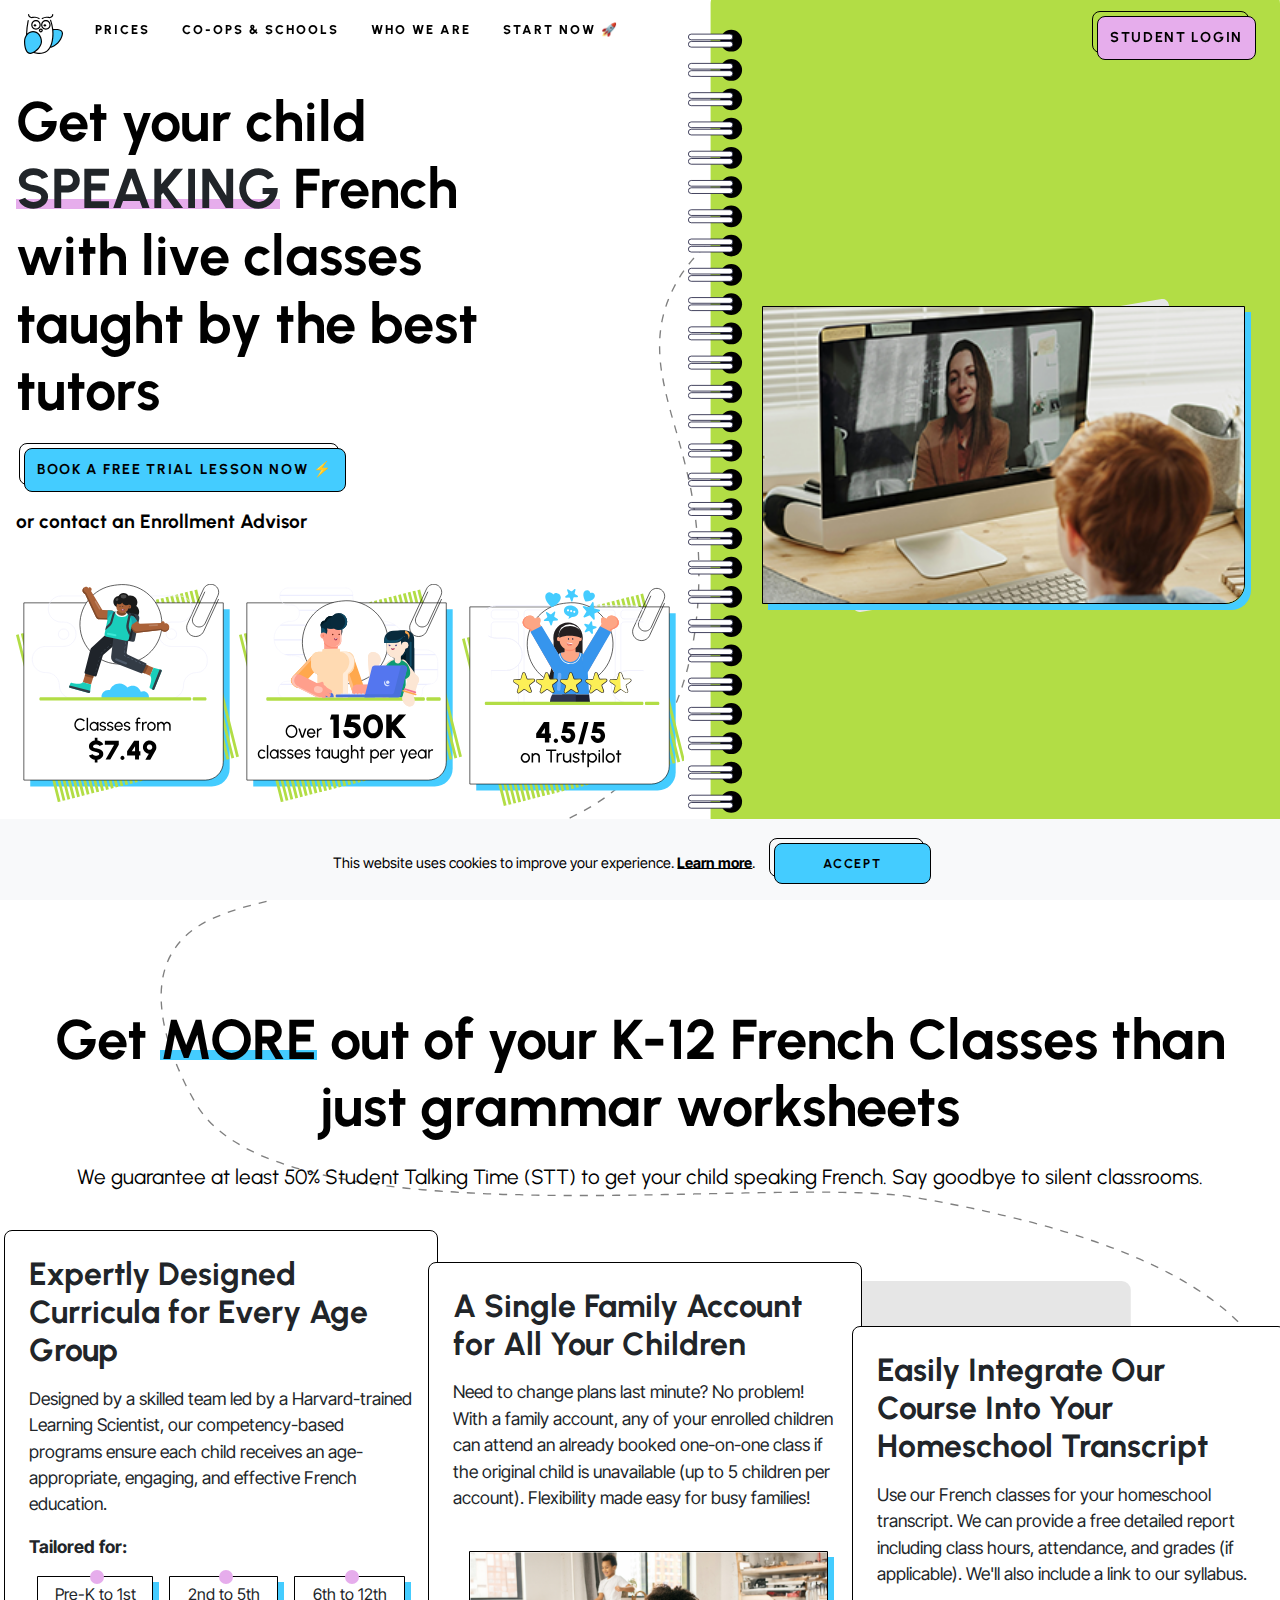
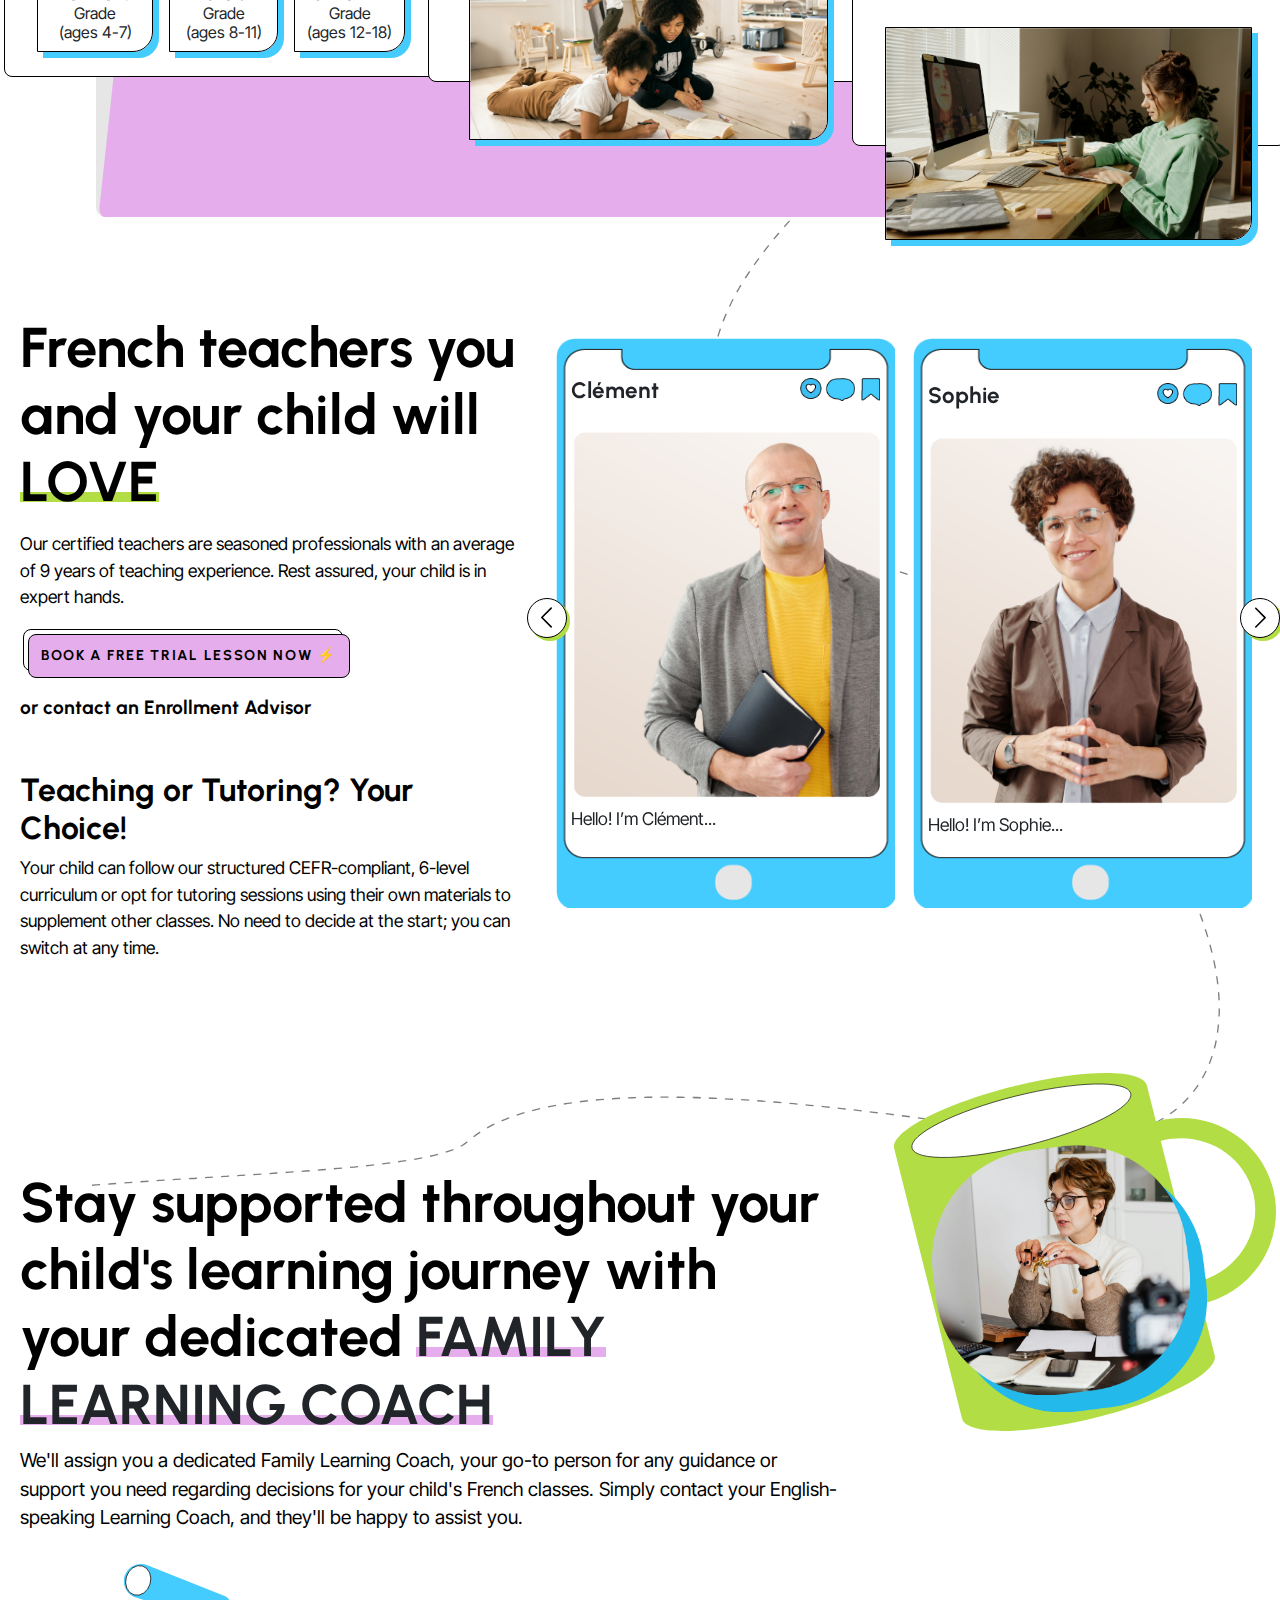
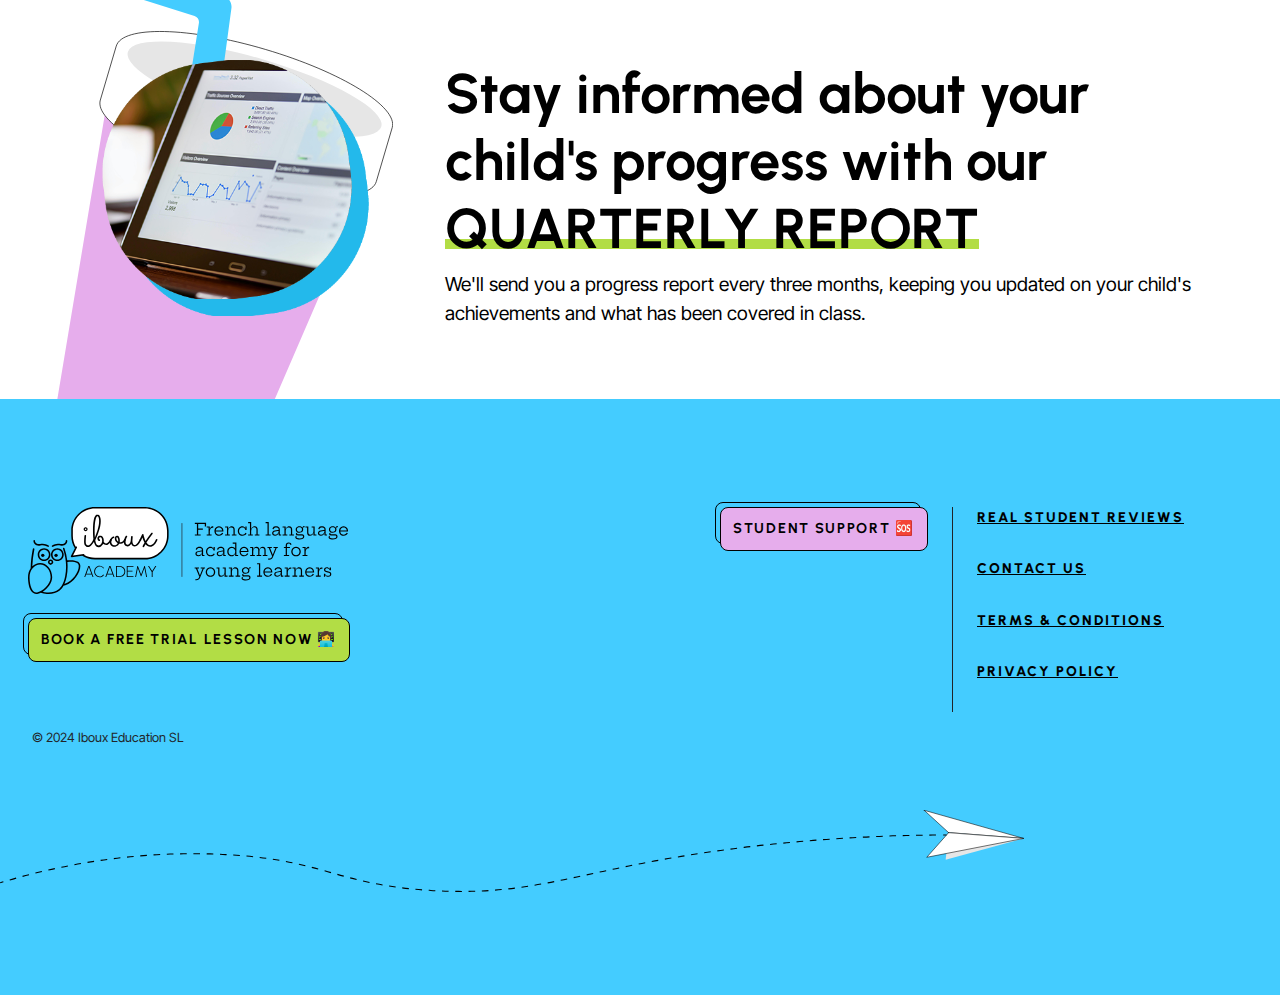
==== commit 82e73d7d: "Add files via upload" ====
--- a/index.html
+++ b/index.html
@@ -184,7 +184,7 @@
   <div id="seccion-3" class="container-fluid p-3 mt-md-5 py-5 py-md-5">
     <div class="row px-3 px-md-1">
       <div class="col-12 col-md-7 col-lg-5">
-        <h2>French Teachers you and your child will <span class="mark-3">LOVE</span></h2>
+        <h2>French teachers you and your child will <span class="mark-3">LOVE</span></h2>
         <p class="mt-3 mt-md-3">
           Our certified teachers are seasoned professionals with an average of 9 years of teaching experience. Rest
           assured, your child is in expert hands.
@@ -312,12 +312,12 @@
       <div class="row">
         <div class="col-12 col-md-5 d-flex flex-column align-items-center justify-content-start align-items-md-start">
           <img src="imagenes/logo-full.svg" class="logo-footer m-0 mb-4">
-            <button type="button" class="btn btn-new btn-nav fondo-verde">Book a free trial lesson now
-              <span class="emoji">&#9889;</span></button>
+            <a href="#"><button type="button" class="btn btn-new btn-nav fondo-verde">Book a free trial lesson now
+              <span class="emoji">&#128105;&#8205;&#128187;</span></button></a>
         </div>
         <div class="col-12 col-md-4 mt-4 mt-md-0 pe-md-4 d-flex flex-column align-items-center justify-content-start align-items-md-end">
-          <button type="button" class="btn btn-new btn-nav fondo-rosa d-block fondo-blanco">STUDENT SUPPORT <span
-              class="emoji">&#127384;</span><br><span style="font-size: 0.7em;">(for current students)</span> </button>
+          <a href="#"><button type="button" class="btn btn-new btn-nav fondo-rosa">STUDENT SUPPORT <span
+              class="emoji">&#127384;</span></button></a>
         </div>
         <div class="col-12 col-md-3 mt-4 mt-md-0 mb-5 mb-md-0 ps-md-4 text-center text-md-start border-md-start border-dark">
           <p><a href="#" class="nav-link">REAL STUDENT REVIEWS</a></p>
@@ -332,13 +332,14 @@
         </div>
       </div>
     </div>
-
   </footer>
+
+  
   <div id="cookies" class="container-fluid text-center bg-light fixed-bottom">
     <div class="row">
       <div class="col-12 pt-4 pt-md-4">
         <p class="cookies">This website uses cookies to improve your experience. <a href="#" class="under">Learn
-            more</a>
+            more</a>. 
           <button id="btn-cookies" class="btn btn-new mx-5 px-5 mx-md-3 my-4 my-md-0 d-block d-md-inline mx-auto">Accept</button>
         </p>
       </div>
--- a/css/style.css
+++ b/css/style.css
@@ -123,6 +123,14 @@
   color: var(--blanco);
 }
 
+a .btn-new{
+  text-decoration: none;
+}
+
+.container-xxl{
+  max-width: 1440px;
+}
+
 footer{
   background-image: url('../imagenes/avion.svg');
   background-size: 300%;
@@ -157,7 +165,11 @@
   margin: auto;
 }
 
-.copyright, .cookies, .cookies .btn-new{
+.copyright{
+  font-size: 0.8em;
+}
+
+.cookies, .cookies .btn-new{
   font-size: 0.9em;
 }
 
@@ -188,9 +200,12 @@
 
 .destacado{
   color: var(--negro);
-  text-decoration: underline;
   font-size: 1.2em;
-}
+  text-decoration: none;
+  font-weight: 700;
+}
+
+
 
 .fondo-img {
   background-image: url(../imagenes/fondo-img.svg);
@@ -527,6 +542,12 @@
   background-size: 100% 100%;
   background-repeat: no-repeat;
   padding: 7% 6.4% 3.4% 6%;
+}
+
+.fotos .slick-slide{
+  padding: 10px;
+  background-color: var(--blanco);
+  border: var(--borde);
 }
 
 .level{
@@ -735,6 +756,7 @@
   background-size: 70%;
   background-repeat: no-repeat;
 }
+
 .vaso-1 {
   background-image: url(../imagenes/vaso-1.svg);
   background-position: top right 2%;
@@ -771,7 +793,7 @@
     background-image: url(../imagenes/linea-body.svg);
     background-size: 94%;
     background-repeat: no-repeat;
-    background-position: top 0% left 0%;
+    background-position: top 10% right -20%;
   }
 
   body.body-login {
@@ -876,7 +898,11 @@
   .carousel-features  div  p  span{
     font-size: 1.8em;
   }
-  
+
+  #seccion-1 h1{
+    max-width: 70%;
+  }
+
   #seccion-2 h2, #seccion-2 h4{
       max-width: 1280px;
       margin: auto;
@@ -893,7 +919,7 @@
   #seccion-2 {
       background-image: url('../imagenes/recuadro.svg');
       background-position: center bottom;
-      background-size: 90%;
+      background-size: 85%;
       background-repeat: no-repeat;
     }
   
